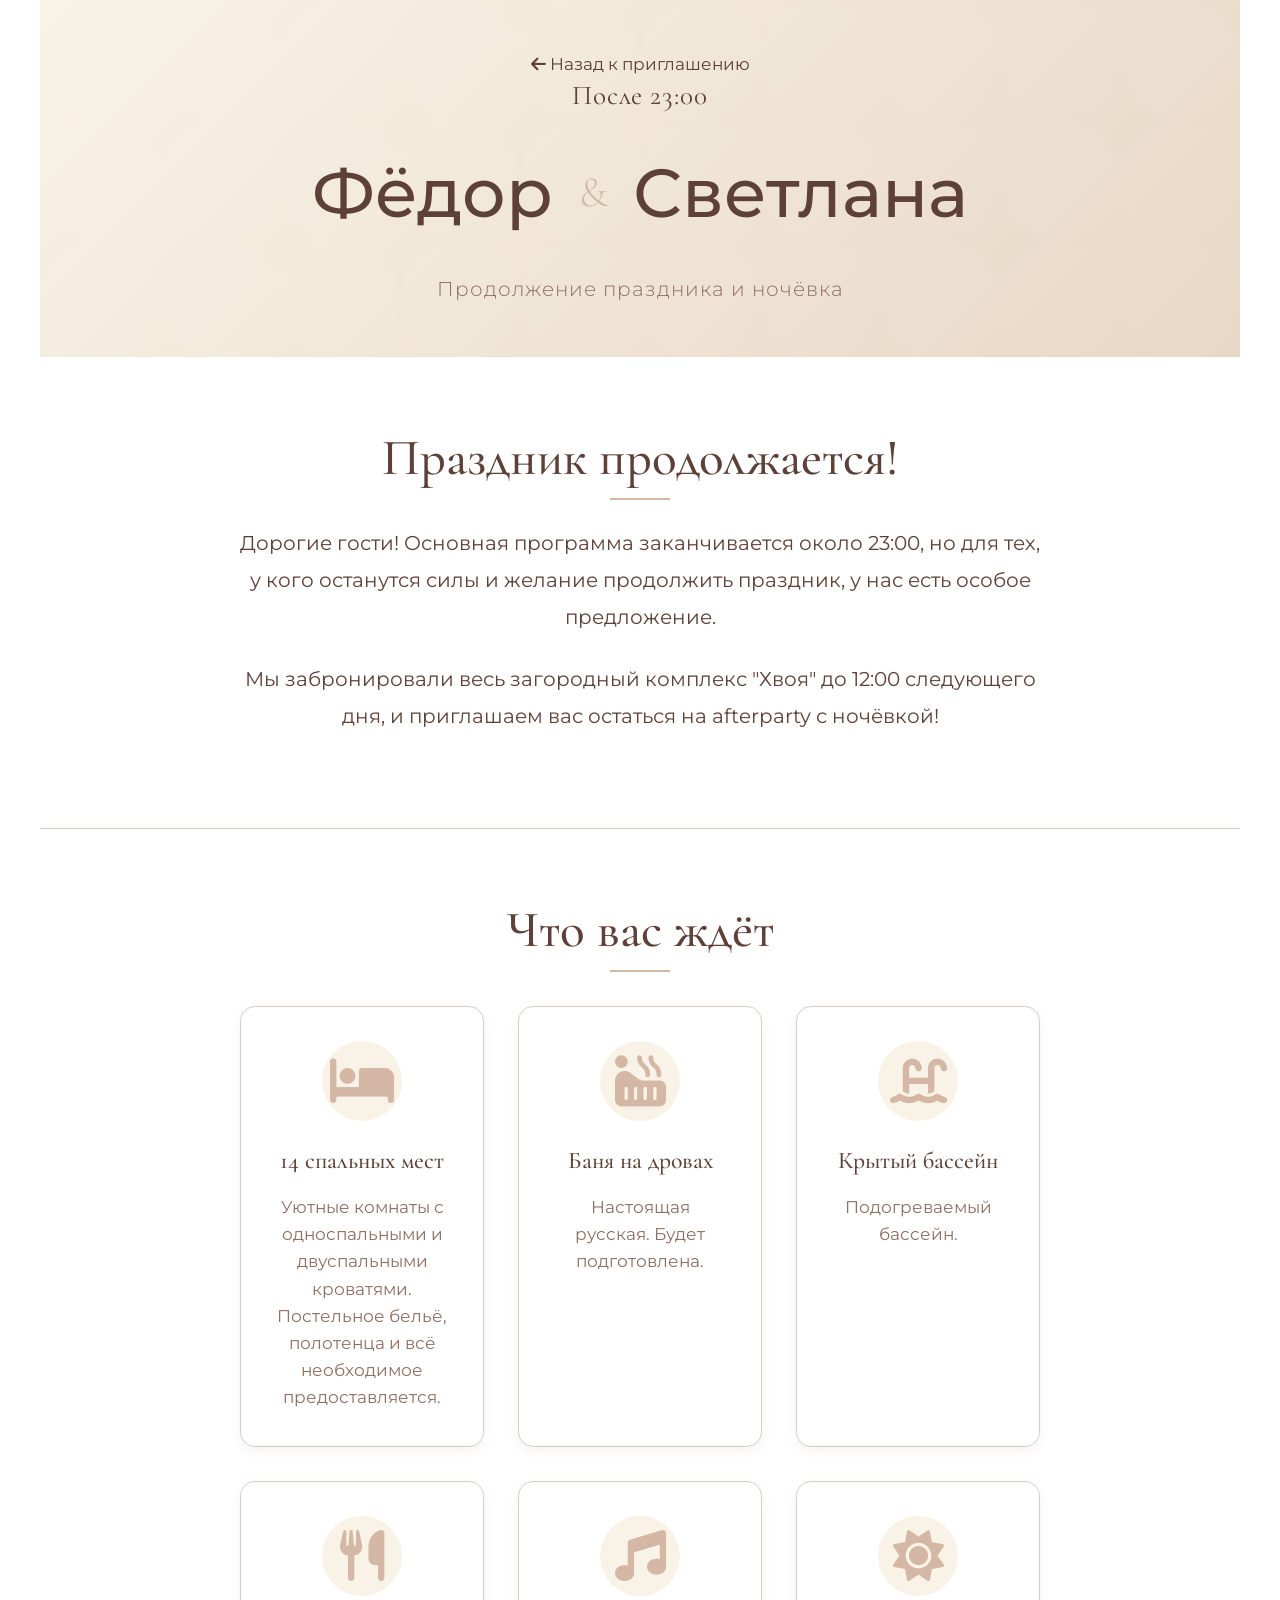
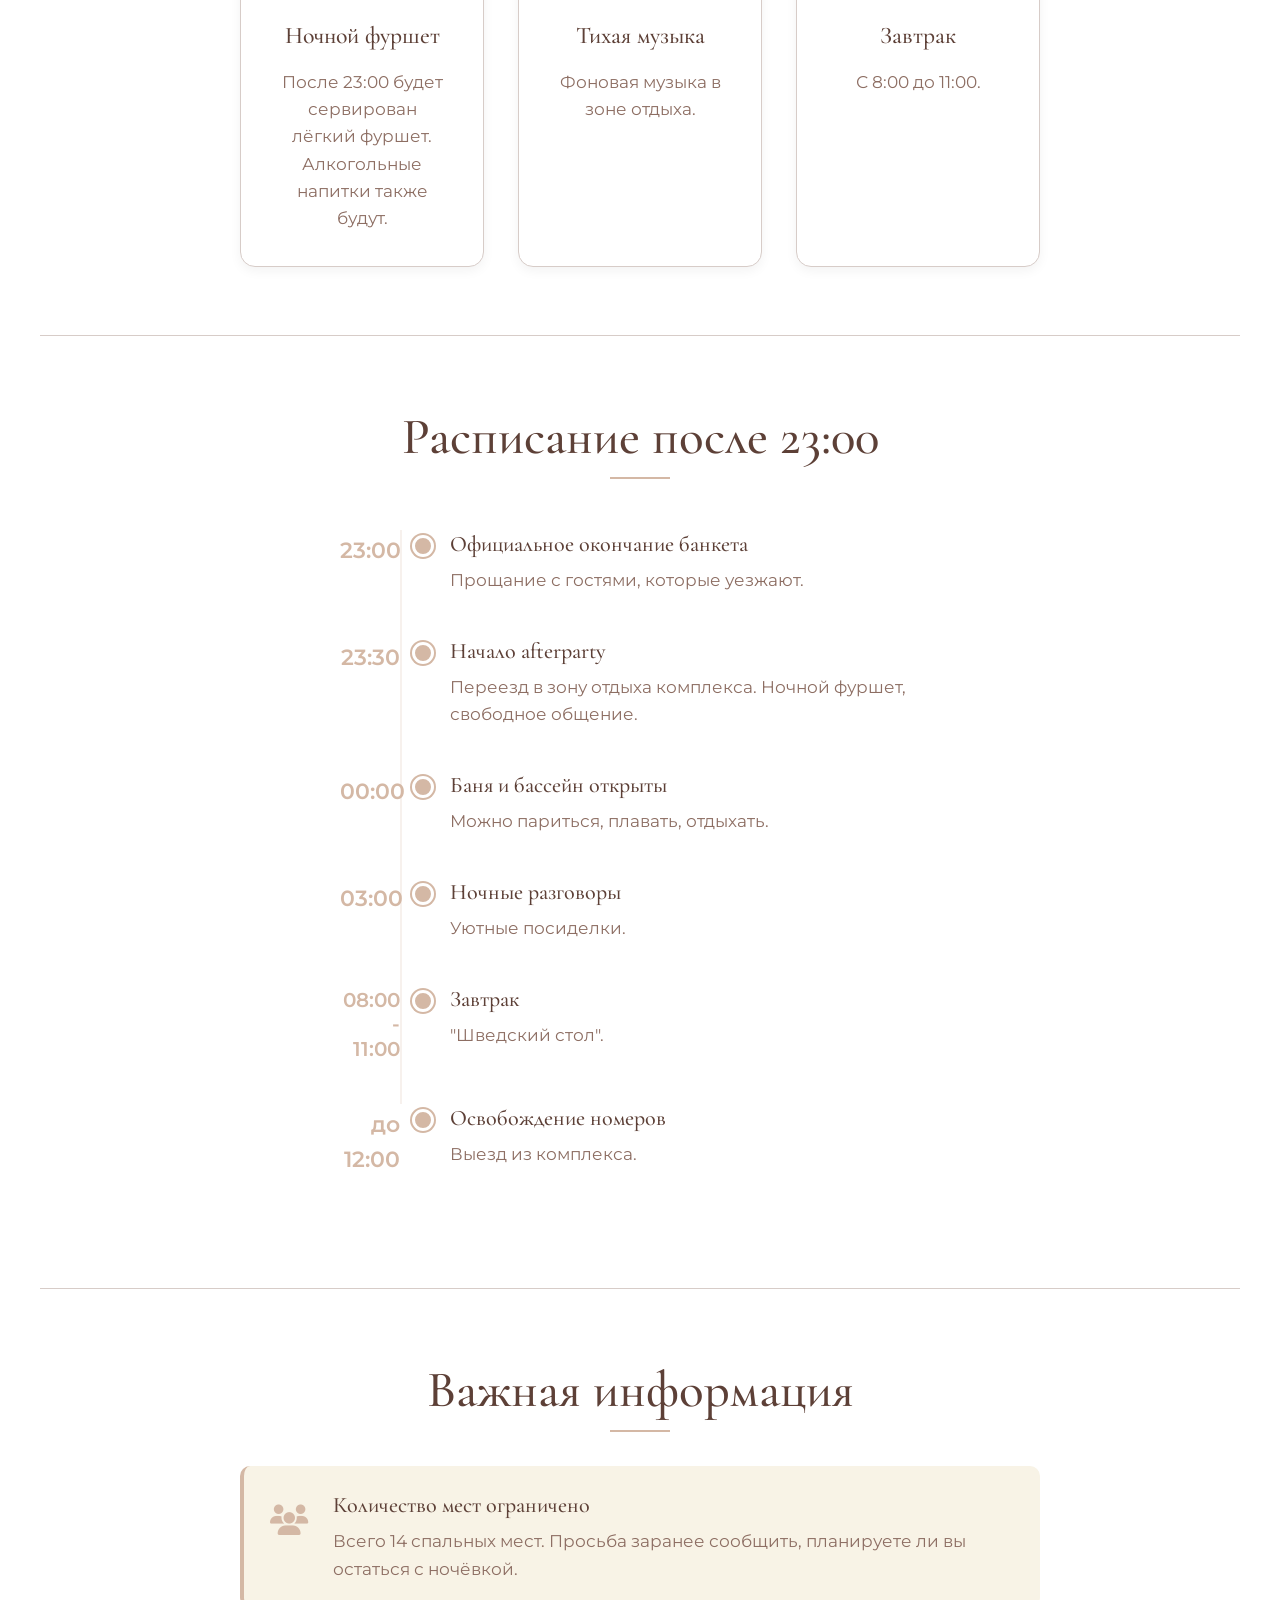
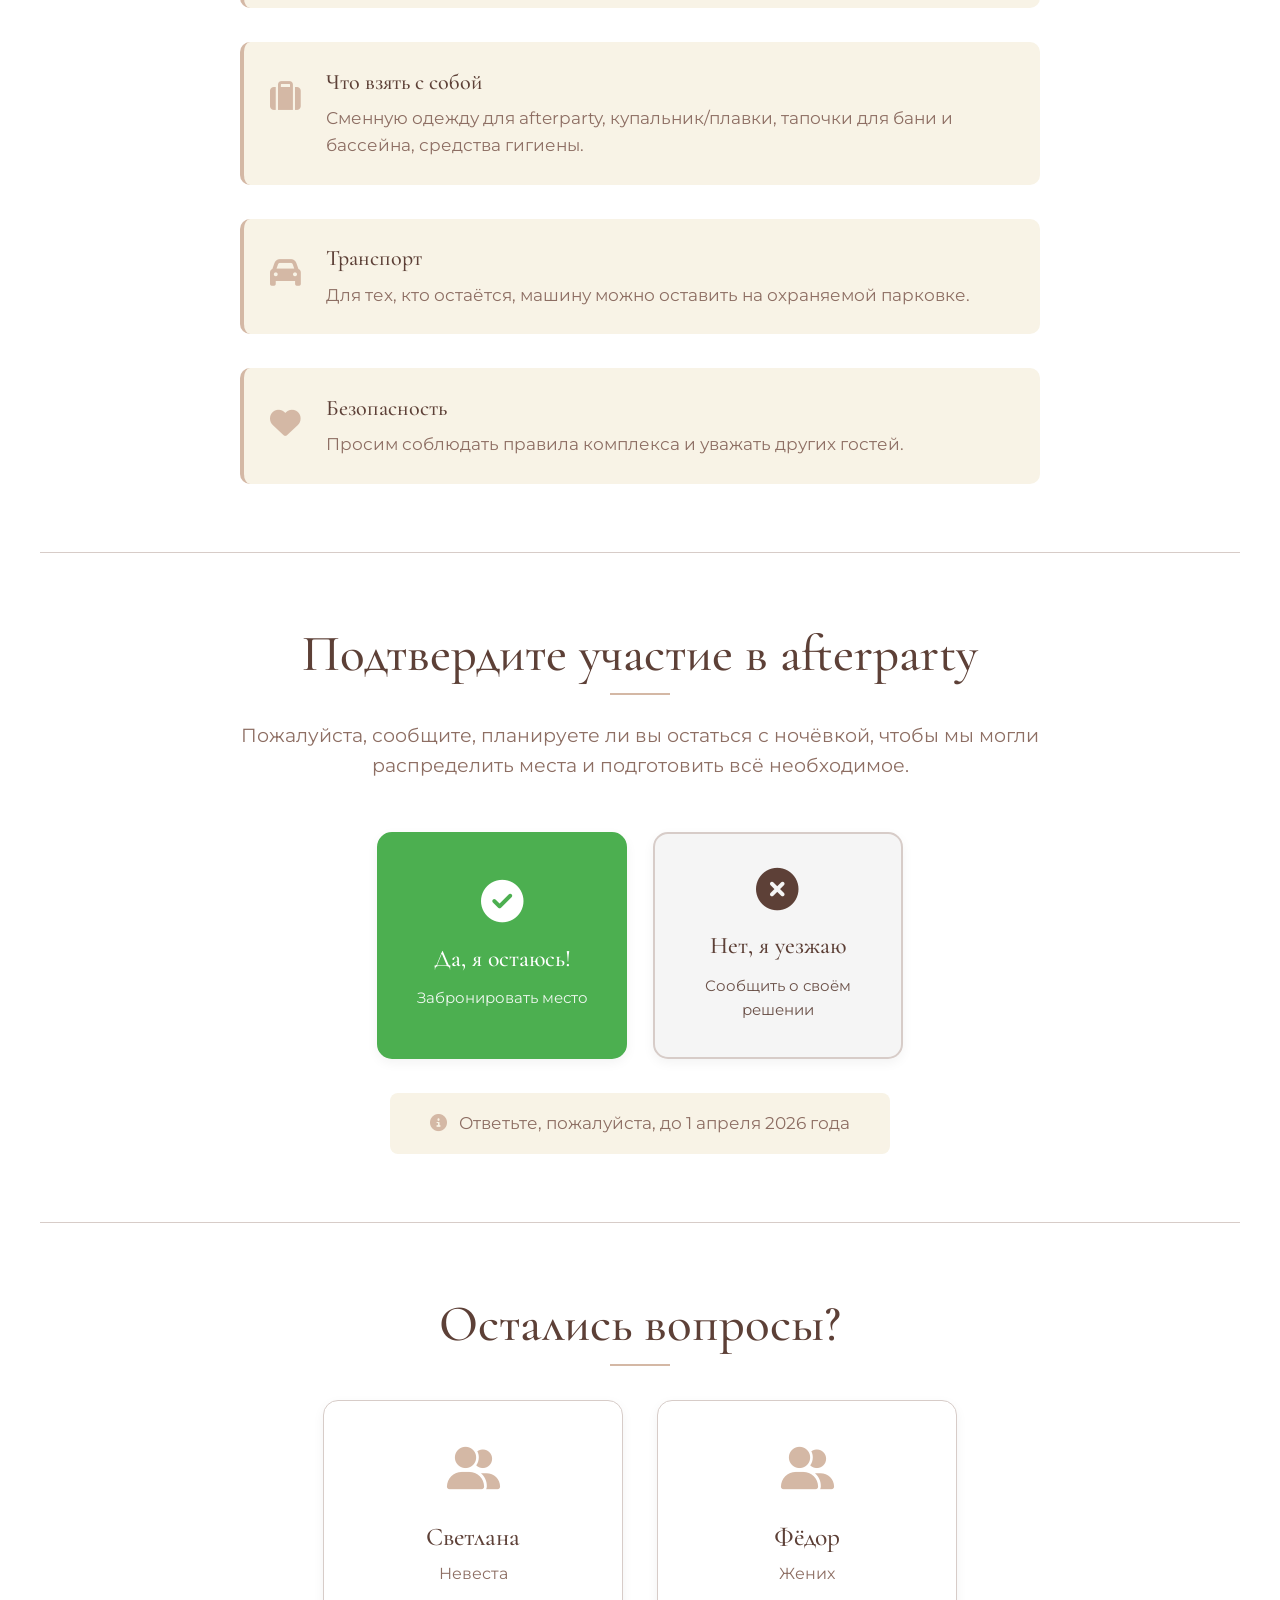
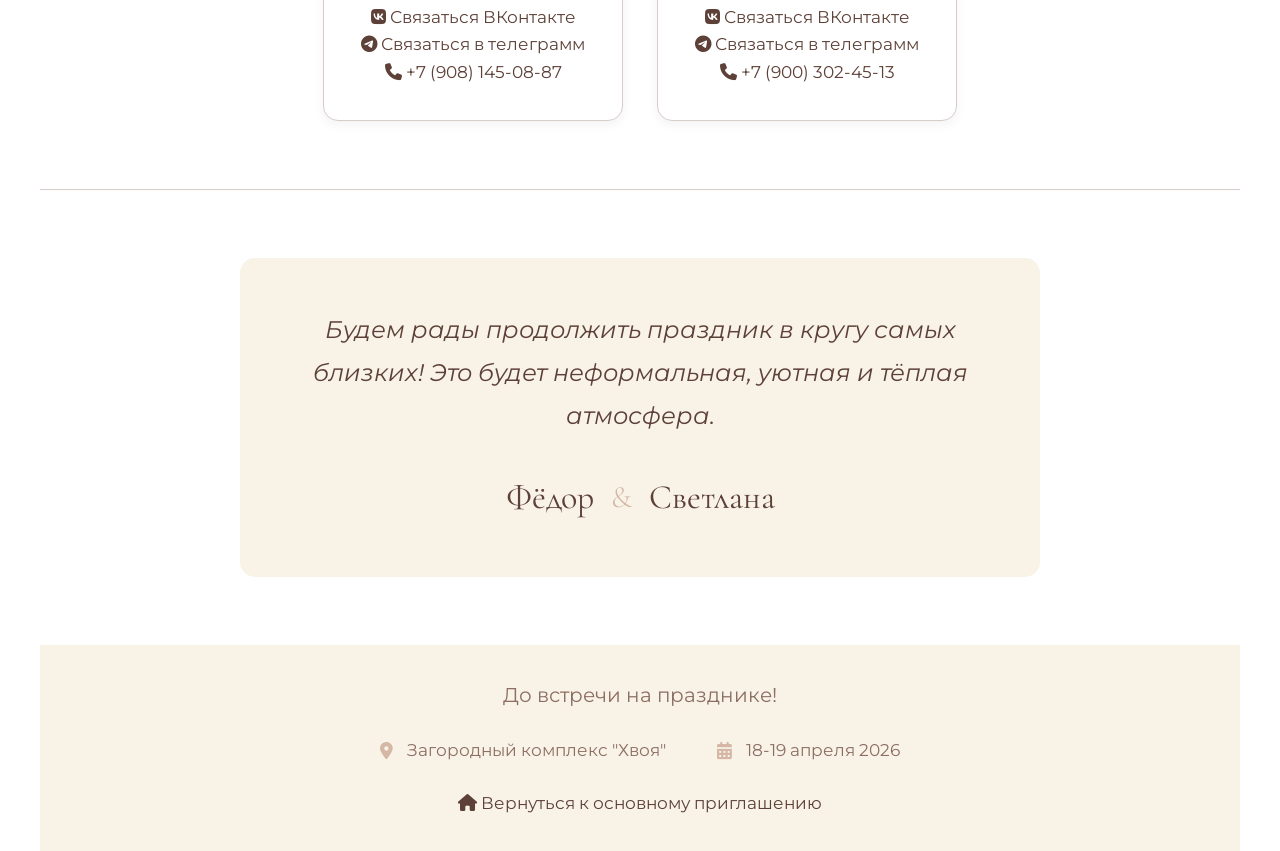
==== afterparty.html @ 6d32d36b "v2.0" ====
<!DOCTYPE html>
<html lang="ru">
<head>
    <meta charset="UTF-8">
    <meta name="viewport" content="width=device-width, initial-scale=1.0">
    <title>Afterparty | Фёдор & Светлана</title>
    <link rel="preconnect" href="https://fonts.googleapis.com">
    <link rel="preconnect" href="https://fonts.gstatic.com" crossorigin>
    <link href="https://fonts.googleapis.com/css2?family=Cormorant+Garamond:wght@300;400;500;600&family=Montserrat:wght@300;400;500&display=swap" rel="stylesheet">
    <link rel="stylesheet" href="style.css">
    <link rel="stylesheet" href="https://cdnjs.cloudflare.com/ajax/libs/font-awesome/6.4.0/css/all.min.css">
</head>
<body>
    <div class="container">
        <!-- Шапка -->
        <header class="header">
            <div class="header__content">
                <a href="index.html" class="header__back-link">
                    <i class="fas fa-arrow-left"></i>
                    <span>Назад к приглашению</span>
                </a>
                <h1 class="header__title">После 23:00</h1>
                <div class="header__names">
                    <span class="header__name">Фёдор</span>
                    <span class="header__ampersand">&</span>
                    <span class="header__name">Светлана</span>
                </div>
                <div class="header__subtitle">Продолжение праздника и ночёвка</div>
            </div>
        </header>

        <main class="main">
            <!-- Основная информация -->
            <section class="section section--intro">
                <div class="section__content">
                    <h2 class="section__title">Праздник продолжается!</h2>
                    <div class="intro-text">
                        <p class="intro-text__paragraph">
                            Дорогие гости! Основная программа заканчивается около 23:00, 
                            но для тех, у кого останутся силы и желание продолжить праздник, 
                            у нас есть особое предложение.
                        </p>
                        <p class="intro-text__paragraph">
                            Мы забронировали весь загородный комплекс "Хвоя" до 12:00 следующего дня, 
                            и приглашаем вас остаться на afterparty с ночёвкой!
                        </p>
                    </div>
                </div>
            </section>

            <!-- Что ждёт гостей -->
            <section class="section section--features">
                <div class="section__content">
                    <h2 class="section__title">Что вас ждёт</h2>
                    
                    <div class="features-grid">
                        <!-- Фича 1 -->
                        <div class="feature-card">
                            <div class="feature-card__icon">
                                <i class="fas fa-bed"></i>
                            </div>
                            <h3 class="feature-card__title">14 спальных мест</h3>
                            <p class="feature-card__text">
                                Уютные комнаты с односпальными и двуспальными кроватями. 
                                Постельное бельё, полотенца и всё необходимое предоставляется.
                            </p>
                        </div>

                        <!-- Фича 2 -->
                        <div class="feature-card">
                            <div class="feature-card__icon">
                                <i class="fas fa-hot-tub"></i>
                            </div>
                            <h3 class="feature-card__title">Баня на дровах</h3>
                            <p class="feature-card__text">
                                Настоящая русская. 
                                Будет подготовлена.
                            </p>
                        </div>

                        <!-- Фича 3 -->
                        <div class="feature-card">
                            <div class="feature-card__icon">
                                <i class="fas fa-swimming-pool"></i>
                            </div>
                            <h3 class="feature-card__title">Крытый бассейн</h3>
                            <p class="feature-card__text">
                                Подогреваемый бассейн.
                            </p>
                        </div>

                        <!-- Фича 4 -->
                        <div class="feature-card">
                            <div class="feature-card__icon">
                                <i class="fas fa-utensils"></i>
                            </div>
                            <h3 class="feature-card__title">Ночной фуршет</h3>
                            <p class="feature-card__text">
                                После 23:00 будет сервирован лёгкий фуршет. Алкогольные напитки также будут.
                            </p>
                        </div>

                        <!-- Фича 5 -->
                        <div class="feature-card">
                            <div class="feature-card__icon">
                                <i class="fas fa-music"></i>
                            </div>
                            <h3 class="feature-card__title">Тихая музыка</h3>
                            <p class="feature-card__text">
                                Фоновая музыка в зоне отдыха.
                            </p>
                        </div>

                        <!-- Фича 6 -->
                        <div class="feature-card">
                            <div class="feature-card__icon">
                                <i class="fas fa-sun"></i>
                            </div>
                            <h3 class="feature-card__title">Завтрак</h3>
                            <p class="feature-card__text">
                                С 8:00 до 11:00.
                            </p>
                        </div>
                    </div>
                </div>
            </section>

            <!-- Расписание afterparty -->
            <section class="section section--schedule">
                <div class="section__content">
                    <h2 class="section__title">Расписание после 23:00</h2>
                    
                    <div class="timeline-simple">
                        <div class="timeline-simple__item">
                            <div class="timeline-simple__time">23:00</div>
                            <div class="timeline-simple__content">
                                <h3 class="timeline-simple__title">Официальное окончание банкета</h3>
                                <p class="timeline-simple__text">
                                    Прощание с гостями, которые уезжают.
                                </p>
                            </div>
                        </div>

                        <div class="timeline-simple__item">
                            <div class="timeline-simple__time">23:30</div>
                            <div class="timeline-simple__content">
                                <h3 class="timeline-simple__title">Начало afterparty</h3>
                                <p class="timeline-simple__text">
                                    Переезд в зону отдыха комплекса. 
                                    Ночной фуршет, свободное общение.
                                </p>
                            </div>
                        </div>

                        <div class="timeline-simple__item">
                            <div class="timeline-simple__time">00:00</div>
                            <div class="timeline-simple__content">
                                <h3 class="timeline-simple__title">Баня и бассейн открыты</h3>
                                <p class="timeline-simple__text">
                                    Можно париться, плавать, отдыхать.
                                </p>
                            </div>
                        </div>

                        <div class="timeline-simple__item">
                            <div class="timeline-simple__time">03:00</div>
                            <div class="timeline-simple__content">
                                <h3 class="timeline-simple__title">Ночные разговоры</h3>
                                <p class="timeline-simple__text">
                                    Уютные посиделки.
                                </p>
                            </div>
                        </div>
                        <div class="timeline-simple__item">
                            <div class="timeline-simple__time timeline-simple__time--interval">08:00 - 11:00</div>
                            <div class="timeline-simple__content">
                                <h3 class="timeline-simple__title">Завтрак</h3>
                                <p class="timeline-simple__text">
                                    "Шведский стол".
                                </p>
                            </div>
                        </div>

                        <div class="timeline-simple__item">
                            <div class="timeline-simple__time">до 12:00</div>
                            <div class="timeline-simple__content">
                                <h3 class="timeline-simple__title">Освобождение номеров</h3>
                                <p class="timeline-simple__text">
                                    Выезд из комплекса.
                                </p>
                            </div>
                        </div>
                 </div>
            </div>
        </section>

            <!-- Правила и условия -->
            <section class="section section--rules">
                <div class="section__content">
                    <h2 class="section__title">Важная информация</h2>
                    
                    <div class="rules-list">
                        <div class="rule-item">
                            <div class="rule-item__icon">
                                <i class="fas fa-users"></i>
                            </div>
                            <div class="rule-item__content">
                                <h3 class="rule-item__title">Количество мест ограничено</h3>
                                <p class="rule-item__text">
                                    Всего 14 спальных мест. Просьба заранее сообщить, 
                                    планируете ли вы остаться с ночёвкой.
                                </p>
                            </div>
                        </div>

                        <div class="rule-item">
                            <div class="rule-item__icon">
                                <i class="fas fa-suitcase"></i>
                            </div>
                            <div class="rule-item__content">
                                <h3 class="rule-item__title">Что взять с собой</h3>
                                <p class="rule-item__text">
                                    Сменную одежду для afterparty, купальник/плавки, 
                                    тапочки для бани и бассейна, средства гигиены.
                                </p>
                            </div>
                        </div>

                        <div class="rule-item">
                            <div class="rule-item__icon">
                                <i class="fas fa-car"></i>
                            </div>
                            <div class="rule-item__content">
                                <h3 class="rule-item__title">Транспорт</h3>
                                <p class="rule-item__text">
                                    Для тех, кто остаётся, машину можно оставить на охраняемой парковке.
                                </p>
                            </div>
                        </div>

                        <div class="rule-item">
                            <div class="rule-item__icon">
                                <i class="fas fa-heart"></i>
                            </div>
                            <div class="rule-item__content">
                                <h3 class="rule-item__title">Безопасность</h3>
                                <p class="rule-item__text">
                                    Просим соблюдать правила комплекса и уважать других гостей.
                                </p>
                            </div>
                        </div>
                    </div>
                </div>
            </section>

            <!-- Форма подтверждения участия -->
            <section class="section section--confirmation">
                <div class="section__content">
                    <h2 class="section__title">Подтвердите участие в afterparty</h2>
                    <p class="section__text">
                        Пожалуйста, сообщите, планируете ли вы остаться с ночёвкой, 
                        чтобы мы могли распределить места и подготовить всё необходимое.
                    </p>
                    
                    <div class="confirmation-options">
                        <a href="https://t.me/anzyatyan" class="confirmation-button confirmation-button--yes" target="_blank">
                            <i class="fas fa-check-circle"></i>
                            <span>Да, я остаюсь!</span>
                            <small>Забронировать место</small>
                        </a>
                        
                        <a href="https://t.me/anzyatyan" class="confirmation-button confirmation-button--no" target="_blank">
                            <i class="fas fa-times-circle"></i>
                            <span>Нет, я уезжаю</span>
                            <small>Сообщить о своём решении</small>
                        </a>
                    </div>
                    
                    <p class="confirmation-note">
                        <i class="fas fa-info-circle"></i>
                        Ответьте, пожалуйста, до 1 апреля 2026 года
                    </p>
                </div>
            </section>

            <!-- Контакты для вопросов -->
            <section class="section section--contacts">
                <div class="section__content">
                    <h2 class="section__title">Остались вопросы?</h2>
                    <div class="contact-info">
                        <div class="contact-person">
                            <div class="contact-person__icon">
                                <i class="fas fa-user-friends"></i>
                            </div>
                            <h3 class="contact-person__name">Светлана</h3>
                            <p class="contact-person__role">Невеста</p>
                            <a href="https://vk.com/anzyatyan">
                                <i class="fab fa-vk"></i>
                                Связаться ВКонтакте
                            </a><br>
                            <a href="https://t.me/anzyatyan">
                                <i class="fab fa-telegram"></i>
                                Связаться в телеграмм
                            </a>
                            <a href="tel:+79081450887">
                                <i class="fas fa-phone"></i>
                                +7 (908) 145-08-87
                            </a>
                        </div>
                        
                        <div class="contact-person">
                            <div class="contact-person__icon">
                                <i class="fas fa-user-friends"></i>
                            </div>
                            <h3 class="contact-person__name">Фёдор</h3>
                            <p class="contact-person__role">Жених</p>
                            <a href="https://vk.com/fedor_yyy">
                                <i class="fab fa-vk"></i>
                                Связаться ВКонтакте
                            </a><br>
                            <a href="https://t.me/fedor28">
                                <i class="fab fa-telegram"></i>
                                Связаться в телеграмм
                            </a>
                            <a href="tel:+79003024513">
                                <i class="fas fa-phone"></i>
                                +7 (900) 302-45-13
                            </a>
                        </div>
                    </div>
                </div>
            </section>

            <!-- Прощальное сообщение -->
            <section class="section section--farewell">
                <div class="section__content">
                    <div class="farewell-message">
                        <p class="farewell-message__text">
                            Будем рады продолжить праздник в кругу самых близких! 
                            Это будет неформальная, уютная и тёплая атмосфера.
                        </p>
                        <div class="farewell-signature">
                            <span class="farewell-signature__name">Фёдор</span>
                            <span class="farewell-signature__ampersand">&</span>
                            <span class="farewell-signature__name">Светлана</span>
                        </div>
                    </div>
                </div>
            </section>
        </main>

        <!-- Подвал -->
        <footer class="footer">
            <div class="footer__content">
                <p class="footer__text">До встречи на празднике!</p>
                <div class="footer__info">
                    <p class="footer__info-item">
                        <i class="fas fa-map-marker-alt"></i>
                        Загородный комплекс "Хвоя"
                    </p>
                    <p class="footer__info-item">
                        <i class="fas fa-calendar-alt"></i>
                        18-19 апреля 2026
                    </p>
                </div>
                <a href="index.html" class="footer__link">
                    <i class="fas fa-home"></i>
                    Вернуться к основному приглашению
                </a>
            </div>
        </footer>
    </div>
</body>
</html>
---- style.css ----
/* Сброс и базовые стили */
* {
    margin: 0;
    padding: 0;
    box-sizing: border-box;
    a {
        text-decoration: none;
        color: var(--text-color);
    }
}

:root {
    --primary-color: #f8f3e6;
    --secondary-color: #e8d7c5;
    --accent-color: #d4b8a5;
    --text-color: #5d4037;
    --text-light: #8d6e63;
    --border-color: #d7ccc8;
    --shadow: 0 4px 12px rgba(0, 0, 0, 0.05);
}

html {
    font-size: 16px;
    scroll-behavior: smooth;
}

body {
    font-family: 'Montserrat', sans-serif;
    color: var(--text-color);
    background-color: #fff;
    line-height: 1.6;
    overflow-x: hidden;
}

.container {
    max-width: 100%;
    margin: 0 auto;
    overflow: hidden;
}

/* Типографика */
h1, h2, h3, h4 {
    font-family: 'Cormorant Garamond', serif;
    font-weight: 500;
    line-height: 1.3;
}

/* Шапка */
.header {
    background: linear-gradient(135deg, var(--primary-color) 0%, var(--secondary-color) 100%);
    padding: 2rem 1rem;
    text-align: center;
    position: relative;
    overflow: hidden;
}

.header::before {
    content: '';
    position: absolute;
    top: 0;
    left: 0;
    right: 0;
    bottom: 0;
    background-image: url('data:image/svg+xml;utf8,<svg xmlns="http://www.w3.org/2000/svg" width="100" height="100" viewBox="0 0 100 100"><path fill="%23ffffff" opacity="0.1" d="M50,0 C77.614,0 100,22.386 100,50 C100,77.614 77.614,100 50,100 C22.386,100 0,77.614 0,50 C0,22.386 22.386,0 50,0 Z M50,20 C63.254,20 74,30.746 74,44 C74,57.254 63.254,68 50,68 C36.746,68 26,57.254 26,44 C26,30.746 36.746,20 50,20 Z"></path></svg>');
    background-size: 120px;
    opacity: 0.3;
}

.header__content {
    position: relative;
    z-index: 1;
}

.header__title {
    font-size: 1.4rem;
    margin-bottom: 1.5rem;
    color: var(--text-color);
    font-weight: 400;
    letter-spacing: 1px;
}

.header__names {
    display: flex;
    justify-content: center;
    align-items: center;
    flex-wrap: wrap;
    margin-bottom: 1.5rem;
    gap: 1rem;
}

.header__name {
    font-size: 2.5rem;
    font-weight: 500;
    color: var(--text-color);
}

.header__ampersand {
    font-size: 2rem;
    font-family: 'Cormorant Garamond', serif;
    font-weight: 300;
    color: var(--accent-color);
    margin: 0 0.5rem;
}

.header__date {
    font-size: 1.4rem;
    color: var(--text-light);
    font-weight: 300;
    letter-spacing: 2px;
}

/* Секции */
.section {
    padding: 3rem 1rem;
    border-bottom: 1px solid var(--border-color);
}

.section:last-of-type {
    border-bottom: none;
}

.section__content {
    max-width: 800px;
    margin: 0 auto;
}

.section__title {
    font-size: 2rem;
    margin-bottom: 1.5rem;
    text-align: center;
    color: var(--text-color);
    position: relative;
    padding-bottom: 0.5rem;
}

.section__title::after {
    content: '';
    position: absolute;
    bottom: 0;
    left: 50%;
    transform: translateX(-50%);
    width: 60px;
    height: 2px;
    background-color: var(--accent-color);
}

.section__text {
    font-size: 1.1rem;
    margin-bottom: 1.5rem;
    color: var(--text-light);
    text-align: center;
}

/* Цветовая палитра */
.color-palette__item {
    width: 50px;
    height: 50px;
    border-radius: 40%;
    border: 2px solid white;
    box-shadow: var(--shadow);
}

/* Детали мероприятия */
.details {
    display: flex;
    flex-direction: column;
    gap: 2rem;
    margin-top: 2rem;
}

.details__item {
    display: flex;
    align-items: flex-start;
    gap: 1.5rem;
}

.details__icon {
    background-color: var(--primary-color);
    width: 60px;
    height: 60px;
    border-radius: 50%;
    display: flex;
    align-items: center;
    justify-content: center;
    flex-shrink: 0;
    color: var(--accent-color);
    font-size: 1.5rem;
}

.details__content {
    flex: 1;
}

.details__title {
    font-size: 1.4rem;
    margin-bottom: 0.5rem;
    color: var(--text-color);
}

.details__text {
    font-size: 1.1rem;
    color: var(--text-light);
    margin-bottom: 0.3rem;
}

.details__address {
    font-size: 1rem;
    color: var(--text-light);
    font-style: italic;
}

.map__button {
    display: inline-flex;
    align-items: center;
    gap: 0.5rem;
    padding: 0.5rem;
    text-decoration: none;
    border-radius: 8px;
    border: none;
    font-family: inherit;
    cursor: pointer;
}

.material-symbols-outlined {
    font-size: 20px;
}

.button__text {
    font-weight: 500;
}

/* Тайминг */
.timeline {
    margin-top: 2rem;
    position: relative;
}

.timeline::before {
    content: '';
    position: absolute;
    left: 30px;
    top: 0;
    bottom: 0;
    width: 2px;
    background-color: var(--accent-color);
    opacity: 0.3;
}

.timeline__item {
    display: flex;
    margin-bottom: 2rem;
    position: relative;
}

.timeline__time {
    width: 60px;
    font-weight: 500;
    color: var(--accent-color);
    font-size: 1.2rem;
    flex-shrink: 0;
    text-align: right;
    padding-right: 1rem;
}

.timeline__content {
    flex: 1;
    padding-left: 1.5rem;
    position: relative;
}

.timeline__content::before {
    content: '';
    position: absolute;
    left: -8px;
    top: 5px;
    width: 16px;
    height: 16px;
    border-radius: 50%;
    background-color: var(--accent-color);
    border: 3px solid white;
    box-shadow: 0 0 0 3px var(--accent-color);
}

.timeline__title {
    font-size: 1.3rem;
    margin-bottom: 0.3rem;
    color: var(--text-color);
}

.timeline__text {
    font-size: 1rem;
    color: var(--text-light);
}

/* Дресс-код */
.dresscode-colors {
    display: flex;
    justify-content: center;
    gap: 0.5rem;
    margin-top: 2rem;
    flex-wrap: wrap;
}

.dresscode-colors__item {
    width: 40px;
    height: 40px;
    border-radius: 8px;
    border: 2px solid white;
    box-shadow: var(--shadow);
}

/* Ссылка на чат */
.chat-link {
    display: inline-flex;
    align-items: center;
    justify-content: center;
    gap: 0.8rem;
    background-color: var(--accent-color);
    color: white;
    text-decoration: none;
    padding: 1rem 2rem;
    border-radius: 50px;
    margin-top: 1.5rem;
    font-weight: 500;
    transition: all 0.3s ease;
    box-shadow: var(--shadow);
}

.chat-link:hover {
    background-color: var(--text-light);
    transform: translateY(-3px);
}

.chat-link {
    background-color: #8d6e63;
    display: flex;
    justify-content: center;
    align-items: center;
}

.chat-link__icon {
    font-size: 1.2rem;
}

/* Обратный отсчет */
.countdown {
    display: flex;
    justify-content: center;
    gap: 1.5rem;
    margin-top: 2rem;
    flex-wrap: wrap;
}

.countdown__item {
    display: flex;
    flex-direction: column;
    align-items: center;
}

.countdown__number {
    font-size: 3rem;
    font-family: 'Cormorant Garamond', serif;
    font-weight: 600;
    color: var(--accent-color);
    line-height: 1;
}

.countdown__label {
    font-size: 1rem;
    color: var(--text-light);
    margin-top: 0.5rem;
    text-transform: uppercase;
    letter-spacing: 1px;
}

/* Прощальное сообщение */
.farewell-text {
    font-size: 1.4rem;
    text-align: center;
    color: var(--text-color);
    font-style: italic;
    margin-bottom: 2rem;
    line-height: 1.8;
}

.signature {
    display: flex;
    justify-content: center;
    align-items: center;
    gap: 1rem;
    font-family: 'Cormorant Garamond', serif;
}

.signature__name {
    font-size: 2.2rem;
    color: var(--text-color);
}

.signature__ampersand {
    font-size: 1.8rem;
    color: var(--accent-color);
    font-weight: 300;
}

/* Подвал */
.footer {
    background-color: var(--primary-color);
    padding: 2rem 1rem;
    text-align: center;
}

.footer__text {
    font-size: 1.2rem;
    color: var(--text-light);
    margin-bottom: 1rem;
}

.footer__date {
    font-size: 1.5rem;
    color: var(--text-color);
    margin-bottom: 1.5rem;
    font-weight: 500;
}

.footer__contact {
    font-size: 1rem;
    color: var(--text-light);
}

/* Адаптивность для планшетов и десктопов */
@media (min-width: 768px) {
    html {
        font-size: 17px;
    }
    
    .header {
        padding: 3rem 1rem;
    }
    
    .header__title {
        font-size: 1.6rem;
    }
    
    .header__name {
        font-size: 3.5rem;
    }
    
    .header__ampersand {
        font-size: 2.5rem;
    }
    
    .header__date {
        font-size: 1.6rem;
    }
    
    .section {
        padding: 4rem 2rem;
    }
    
    .section__title {
        font-size: 2.5rem;
    }
    
    .details {
        flex-direction: row;
        justify-content: space-between;
        flex-wrap: wrap;
    }
    
    .details__item {
        flex-direction: column;
        align-items: center;
        text-align: center;
        flex: 1;
        min-width: 200px;
    }
    
    .color-palette__item, .dresscode-colors__item {
        width: 60px;
        height: 60px;
    }
    
    .timeline::before {
        left: 50%;
        transform: translateX(-50%);
    }
    
    .timeline__item {
        width: 50%;
    }
    
    .timeline__item:nth-child(odd) {
        padding-right: 50px;
        justify-content: flex-end;
    }
    
    .timeline__item:nth-child(even) {
        margin-left: 50%;
        padding-left: 50px;
    }
    
    .timeline__time {
        width: auto;
        position: absolute;
        top: 0;
        color: var(--text-color);
        font-weight: 600;
    }
    
    .timeline__item:nth-child(odd) .timeline__time {
        right: -80px;
        text-align: left;
    }
    
    .timeline__item:nth-child(even) .timeline__time {
        left: -80px;
        text-align: right;
    }
    
    .timeline__content::before {
        left: auto;
        top: 0;
    }
    
    .timeline__item:nth-child(odd) .timeline__content::before {
        right: -8px;
    }
    
    .timeline__item:nth-child(even) .timeline__content::before {
        left: -8px;
    }
    
    .countdown__number {
        font-size: 4rem;
    }
    
    .farewell-text {
        font-size: 1.8rem;
    }
    
    .signature__name {
        font-size: 2.8rem;
    }
    
    .container {
        max-width: 1200px;
    }
}

@media (min-width: 1024px) {
    .header__name {
        font-size: 4rem;
    }
    
    .section__title {
        font-size: 3rem;
    }
    
    .countdown__number {
        font-size: 5rem;
    }
}

/* Стили для страницы afterparty */

/* Подзаголовок в хедере */
.header__subtitle {
    font-size: 1.2rem;
    color: var(--text-light);
    font-weight: 300;
    margin-top: 0.5rem;
    letter-spacing: 1px;
}

/* Вступительный текст */
.intro-text__paragraph {
    font-size: 1.2rem;
    color: var(--text-color);
    margin-bottom: 1.5rem;
    line-height: 1.8;
    text-align: center;
}

/* Сетка возможностей */
.features-grid {
    display: grid;
    grid-template-columns: 1fr;
    gap: 2rem;
    margin-top: 2rem;
}

@media (min-width: 768px) {
    .features-grid {
        grid-template-columns: repeat(2, 1fr);
    }
}

@media (min-width: 1024px) {
    .features-grid {
        grid-template-columns: repeat(3, 1fr);
    }
}

.feature-card {
    background-color: white;
    border-radius: 15px;
    padding: 2rem;
    text-align: center;
    box-shadow: var(--shadow);
    border: 1px solid var(--border-color);
    transition: transform 0.3s ease, box-shadow 0.3s ease;
    height: 100%;
    display: flex;
    flex-direction: column;
    align-items: center;
}

.feature-card:hover {
    transform: translateY(-5px);
    box-shadow: 0 10px 25px rgba(0, 0, 0, 0.1);
}

.feature-card__icon {
    font-size: 3rem;
    color: var(--accent-color);
    margin-bottom: 1.5rem;
    height: 80px;
    width: 80px;
    display: flex;
    align-items: center;
    justify-content: center;
    background-color: var(--primary-color);
    border-radius: 50%;
}

.feature-card__title {
    font-size: 1.4rem;
    color: var(--text-color);
    margin-bottom: 1rem;
    font-family: 'Cormorant Garamond', serif;
}

.feature-card__text {
    color: var(--text-light);
    line-height: 1.6;
    flex-grow: 1;
}

/* Таймлайн для afterparty*/
.timeline-simple {
    margin-top: 3rem;
    max-width: 600px;
    margin-left: auto;
    margin-right: auto;
}

.timeline-simple__item {
    display: flex;
    align-items: flex-start;
    margin-bottom: 2.5rem;
    position: relative;
}

.timeline-simple__item::before {
    content: '';
    position: absolute;
    left: 60px;
    top: 0;
    bottom: -2.5rem;
    width: 2px;
    background-color: var(--accent-color);
    opacity: 0.2;
}

.timeline-simple__item:last-child::before {
    display: none;
}

.timeline-simple__time {
    width: 80px;
    flex-shrink: 0;
    font-size: 1.3rem;
    font-weight: 600;
    color: var(--accent-color);
    text-align: right;
    padding-right: 20px;
    padding-top: 3px;
}

.timeline-simple__content {
    flex: 1;
    padding-left: 30px;
    position: relative;
}

.timeline-simple__content::before {
    content: '';
    position: absolute;
    left: -8px;
    top: 5px;
    width: 16px;
    height: 16px;
    border-radius: 50%;
    background-color: var(--accent-color);
    border: 3px solid white;
    box-shadow: 0 0 0 2px var(--accent-color);
}

.timeline-simple__title {
    font-size: 1.3rem;
    color: var(--text-color);
    margin-bottom: 0.5rem;
    font-family: 'Cormorant Garamond', serif;
    line-height: 1.3;
}

.timeline-simple__text {
    color: var(--text-light);
    line-height: 1.6;
}

/* Для длинных интервалов времени */
.timeline-simple__time--interval {
    font-size: 1.2rem;
    line-height: 1.2;
}

/* Адаптивность */
@media (max-width: 600px) {
    .timeline-simple__item {
        flex-direction: column;
        align-items: flex-start;
    }
    
    .timeline-simple__item::before {
        left: 30px;
        top: 40px;
    }
    
    .timeline-simple__time {
        width: 100%;
        text-align: left;
        padding-right: 0;
        padding-left: 45px;
        margin-bottom: 10px;
        font-size: 1.2rem;
    }
    
    .timeline-simple__content {
        padding-left: 45px;
    }
    
    .timeline-simple__content::before {
        left: 22px;
    }
}

@media (min-width: 601px) and (max-width: 768px) {
    .timeline-simple__time {
        width: 70px;
        font-size: 1.2rem;
    }
}

/* Правила */
.rules-list {
    display: flex;
    flex-direction: column;
    gap: 2rem;
    margin-top: 2rem;
}

.rule-item {
    display: flex;
    align-items: flex-start;
    gap: 1.5rem;
    padding: 1.5rem;
    background-color: var(--primary-color);
    border-radius: 10px;
    border-left: 4px solid var(--accent-color);
}

.rule-item__icon {
    font-size: 1.8rem;
    color: var(--accent-color);
    flex-shrink: 0;
    margin-top: 0.3rem;
}

.rule-item__content {
    flex: 1;
}

.rule-item__title {
    font-size: 1.3rem;
    color: var(--text-color);
    margin-bottom: 0.5rem;
    font-family: 'Cormorant Garamond', serif;
}

.rule-item__text {
    color: var(--text-light);
    line-height: 1.6;
}

/* Кнопки подтверждения */
.confirmation-options {
    display: flex;
    flex-direction: column;
    gap: 1.5rem;
    margin: 3rem 0 2rem;
    max-width: 600px;
    margin-left: auto;
    margin-right: auto;
}

@media (min-width: 768px) {
    .confirmation-options {
        flex-direction: row;
        justify-content: center;
    }
    
    .confirmation-button {
        flex: 1;
        max-width: 250px;
    }
}

.confirmation-button {
    display: flex;
    flex-direction: column;
    align-items: center;
    justify-content: center;
    padding: 2rem;
    border-radius: 15px;
    text-decoration: none;
    text-align: center;
    transition: all 0.3s ease;
    box-shadow: var(--shadow);
}

.confirmation-button--yes {
    background-color: #4CAF50;
    color: white;
    border: 2px solid #4CAF50;
}

.confirmation-button--no {
    background-color: #f5f5f5;
    color: var(--text-color);
    border: 2px solid var(--border-color);
}

.confirmation-button:hover {
    transform: translateY(-3px);
    box-shadow: 0 8px 20px rgba(0, 0, 0, 0.15);
}

.confirmation-button--yes:hover {
    background-color: #3d8b40;
}

.confirmation-button--no:hover {
    background-color: #e0e0e0;
}

.confirmation-button i {
    font-size: 2.5rem;
    margin-bottom: 1rem;
}

.confirmation-button span {
    font-size: 1.4rem;
    font-weight: 500;
    margin-bottom: 0.5rem;
    font-family: 'Cormorant Garamond', serif;
}

.confirmation-button small {
    font-size: 0.9rem;
    opacity: 0.9;
}

.confirmation-note {
    text-align: center;
    color: var(--text-light);
    font-size: 1rem;
    margin-top: 2rem;
    padding: 1rem;
    background-color: var(--primary-color);
    border-radius: 8px;
    max-width: 500px;
    margin-left: auto;
    margin-right: auto;
}

.confirmation-note i {
    color: var(--accent-color);
    margin-right: 0.5rem;
}

/* Контактная информация */
.contact-info {
    display: flex;
    flex-direction: column;
    gap: 2rem;
    margin-top: 2rem;
    justify-content: center;
}

@media (min-width: 768px) {
    .contact-info {
        flex-direction: row;
    }
}

.contact-person {
    flex: 1;
    max-width: 300px;
    text-align: center;
    padding: 2rem;
    background-color: white;
    border-radius: 15px;
    box-shadow: var(--shadow);
    border: 1px solid var(--border-color);
}

.contact-person__icon {
    font-size: 2.5rem;
    color: var(--accent-color);
    margin-bottom: 1rem;
}

.contact-person__name {
    font-size: 1.5rem;
    color: var(--text-color);
    margin-bottom: 0.5rem;
    font-family: 'Cormorant Garamond', serif;
}

.contact-person__role {
    color: var(--text-light);
    margin-bottom: 1rem;
    font-size: 0.95rem;
}

/* Прощальное сообщение */
.farewell-message {
    text-align: center;
    padding: 3rem 2rem;
    background-color: var(--primary-color);
    border-radius: 15px;
    max-width: 800px;
    margin: 0 auto;
}

.farewell-message__text {
    font-size: 1.4rem;
    color: var(--text-color);
    line-height: 1.8;
    margin-bottom: 2rem;
    font-style: italic;
}

.farewell-signature {
    display: flex;
    justify-content: center;
    align-items: center;
    gap: 1rem;
    font-family: 'Cormorant Garamond', serif;
}

.farewell-signature__name {
    font-size: 2rem;
    color: var(--text-color);
}

.farewell-signature__ampersand {
    font-size: 1.8rem;
    color: var(--accent-color);
    font-weight: 300;
}

/* Футер */
.footer__info {
    display: flex;
    flex-direction: column;
    gap: 0.5rem;
    margin: 1.5rem 0;
}

@media (min-width: 768px) {
    .footer__info {
        flex-direction: row;
        justify-content: center;
        gap: 3rem;
    }
}

.footer__info-item {
    display: flex;
    align-items: center;
    gap: 0.8rem;
    color: var(--text-light);
}

.footer__info-item i {
    color: var(--accent-color);
}
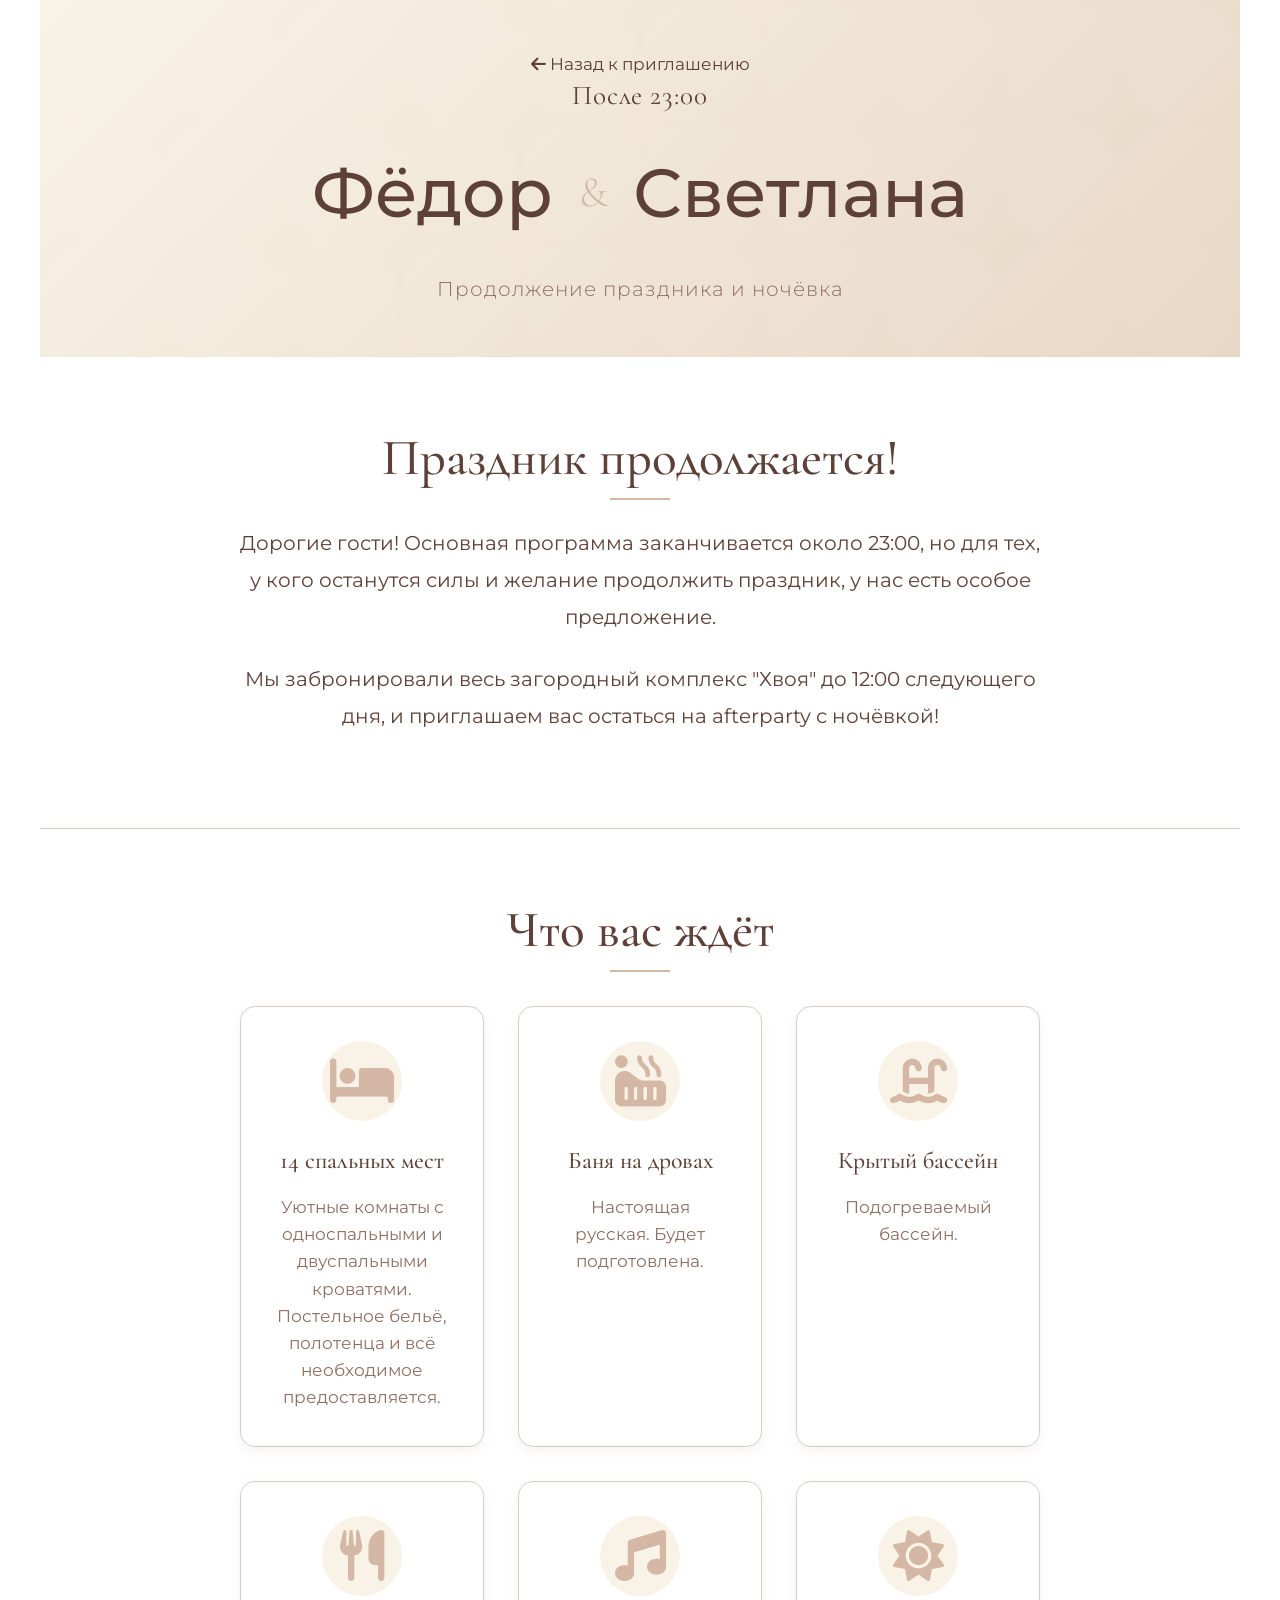
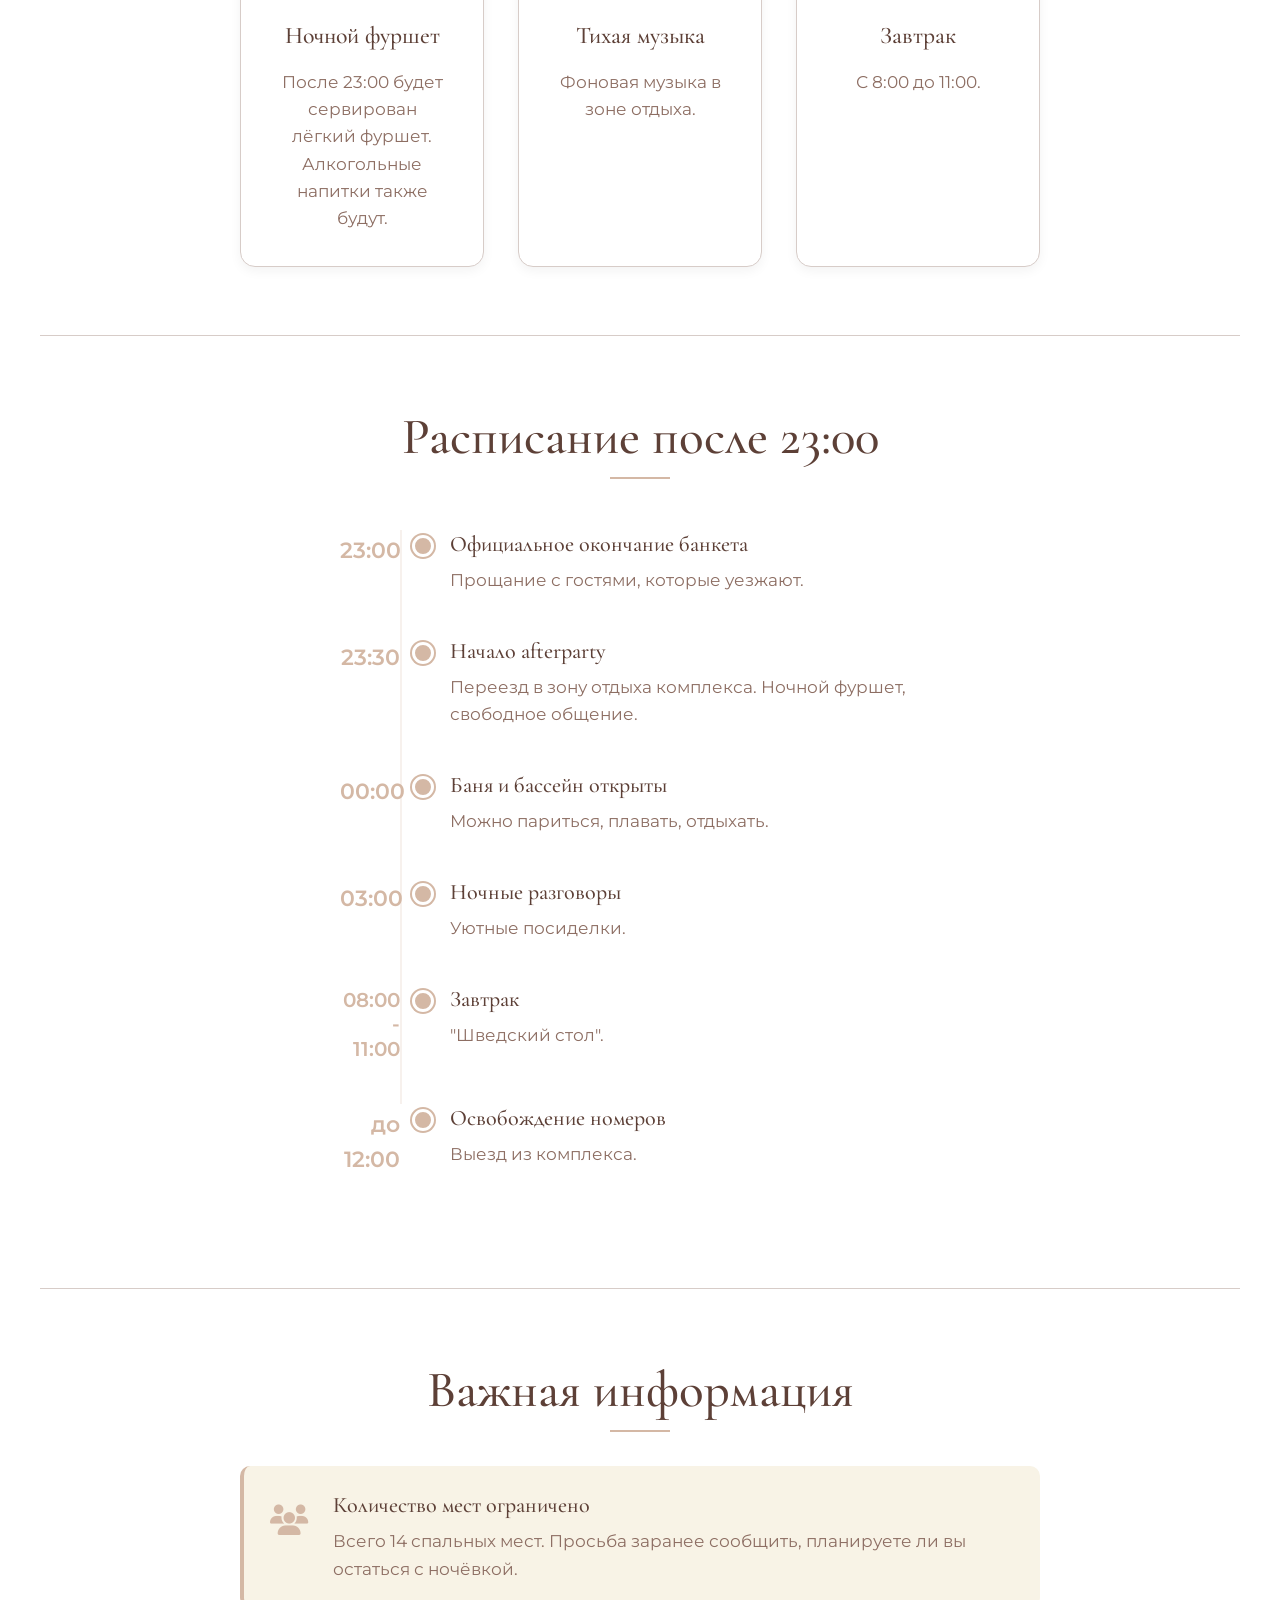
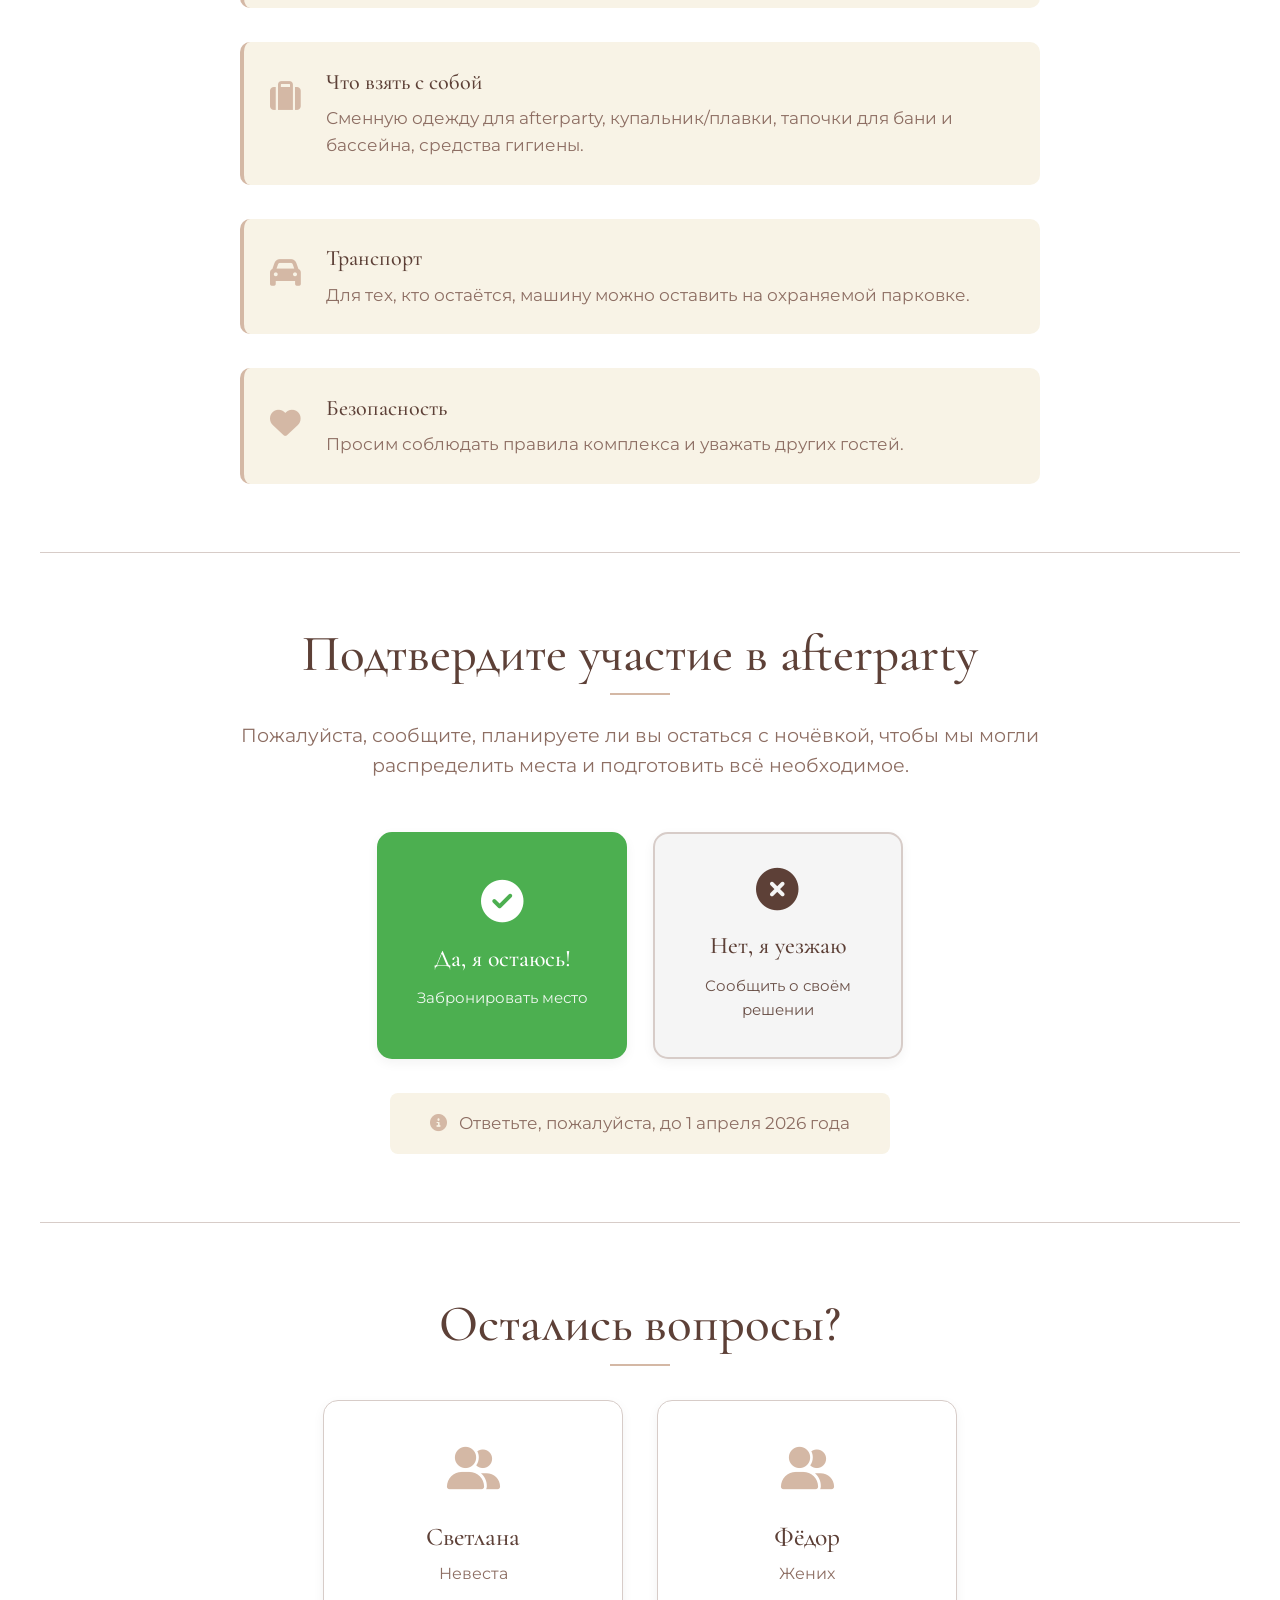
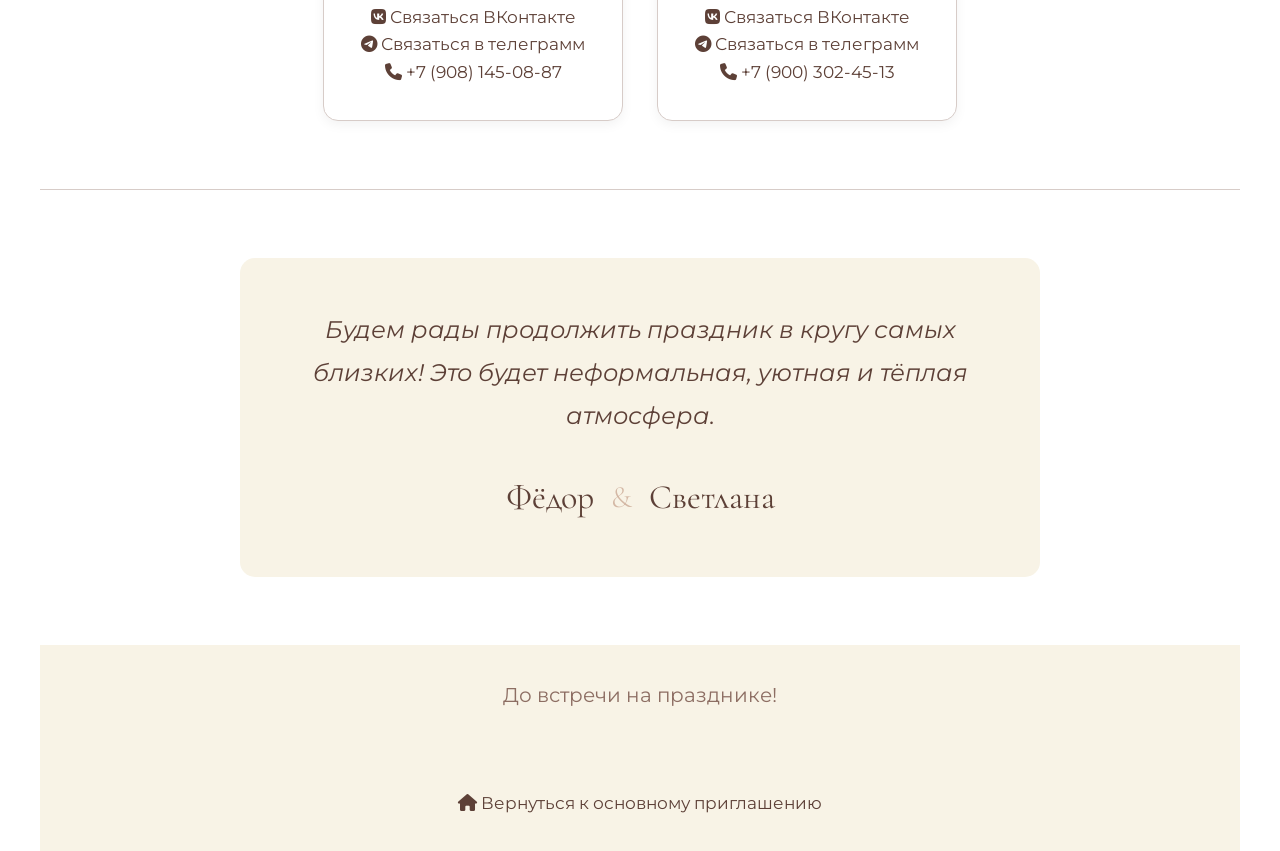
==== commit 14709ab7: "v2.2" ====
--- a/afterparty.html
+++ b/afterparty.html
@@ -19,13 +19,13 @@
                     <i class="fas fa-arrow-left"></i>
                     <span>Назад к приглашению</span>
                 </a>
-                <h1 class="header__title">После 23:00</h1>
-                <div class="header__names">
+                <h1 class="header__title reveal">После 23:00</h1>
+                <div class="header__names reveal">
                     <span class="header__name">Фёдор</span>
                     <span class="header__ampersand">&</span>
                     <span class="header__name">Светлана</span>
                 </div>
-                <div class="header__subtitle">Продолжение праздника и ночёвка</div>
+                <div class="header__subtitle reveal">Продолжение праздника и ночёвка</div>
             </div>
         </header>
 
@@ -33,8 +33,8 @@
             <!-- Основная информация -->
             <section class="section section--intro">
                 <div class="section__content">
-                    <h2 class="section__title">Праздник продолжается!</h2>
-                    <div class="intro-text">
+                    <h2 class="section__title reveal">Праздник продолжается!</h2>
+                    <div class="intro-text reveal">
                         <p class="intro-text__paragraph">
                             Дорогие гости! Основная программа заканчивается около 23:00, 
                             но для тех, у кого останутся силы и желание продолжить праздник, 
@@ -51,11 +51,11 @@
             <!-- Что ждёт гостей -->
             <section class="section section--features">
                 <div class="section__content">
-                    <h2 class="section__title">Что вас ждёт</h2>
+                    <h2 class="section__title reveal">Что вас ждёт</h2>
                     
                     <div class="features-grid">
                         <!-- Фича 1 -->
-                        <div class="feature-card">
+                        <div class="feature-card reveal">
                             <div class="feature-card__icon">
                                 <i class="fas fa-bed"></i>
                             </div>
@@ -67,7 +67,7 @@
                         </div>
 
                         <!-- Фича 2 -->
-                        <div class="feature-card">
+                        <div class="feature-card reveal">
                             <div class="feature-card__icon">
                                 <i class="fas fa-hot-tub"></i>
                             </div>
@@ -79,7 +79,7 @@
                         </div>
 
                         <!-- Фича 3 -->
-                        <div class="feature-card">
+                        <div class="feature-card reveal">
                             <div class="feature-card__icon">
                                 <i class="fas fa-swimming-pool"></i>
                             </div>
@@ -90,7 +90,7 @@
                         </div>
 
                         <!-- Фича 4 -->
-                        <div class="feature-card">
+                        <div class="feature-card reveal">
                             <div class="feature-card__icon">
                                 <i class="fas fa-utensils"></i>
                             </div>
@@ -101,7 +101,7 @@
                         </div>
 
                         <!-- Фича 5 -->
-                        <div class="feature-card">
+                        <div class="feature-card reveal">
                             <div class="feature-card__icon">
                                 <i class="fas fa-music"></i>
                             </div>
@@ -112,7 +112,7 @@
                         </div>
 
                         <!-- Фича 6 -->
-                        <div class="feature-card">
+                        <div class="feature-card reveal">
                             <div class="feature-card__icon">
                                 <i class="fas fa-sun"></i>
                             </div>
@@ -128,9 +128,9 @@
             <!-- Расписание afterparty -->
             <section class="section section--schedule">
                 <div class="section__content">
-                    <h2 class="section__title">Расписание после 23:00</h2>
-                    
-                    <div class="timeline-simple">
+                    <h2 class="section__title reveal">Расписание после 23:00</h2>
+                    
+                    <div class="timeline-simple reveal">
                         <div class="timeline-simple__item">
                             <div class="timeline-simple__time">23:00</div>
                             <div class="timeline-simple__content">
@@ -194,12 +194,12 @@
             </div>
         </section>
 
-            <!-- Правила и условия -->
+            <!-- Важная информация -->
             <section class="section section--rules">
                 <div class="section__content">
-                    <h2 class="section__title">Важная информация</h2>
-                    
-                    <div class="rules-list">
+                    <h2 class="section__title reveal">Важная информация</h2>
+                    
+                    <div class="rules-list reveal">
                         <div class="rule-item">
                             <div class="rule-item__icon">
                                 <i class="fas fa-users"></i>
@@ -256,13 +256,13 @@
             <!-- Форма подтверждения участия -->
             <section class="section section--confirmation">
                 <div class="section__content">
-                    <h2 class="section__title">Подтвердите участие в afterparty</h2>
-                    <p class="section__text">
+                    <h2 class="section__title reveal">Подтвердите участие в afterparty</h2>
+                    <p class="section__text reveal">
                         Пожалуйста, сообщите, планируете ли вы остаться с ночёвкой, 
                         чтобы мы могли распределить места и подготовить всё необходимое.
                     </p>
                     
-                    <div class="confirmation-options">
+                    <div class="confirmation-options reveal">
                         <a href="https://t.me/anzyatyan" class="confirmation-button confirmation-button--yes" target="_blank">
                             <i class="fas fa-check-circle"></i>
                             <span>Да, я остаюсь!</span>
@@ -276,7 +276,7 @@
                         </a>
                     </div>
                     
-                    <p class="confirmation-note">
+                    <p class="confirmation-note reveal">
                         <i class="fas fa-info-circle"></i>
                         Ответьте, пожалуйста, до 1 апреля 2026 года
                     </p>
@@ -286,8 +286,8 @@
             <!-- Контакты для вопросов -->
             <section class="section section--contacts">
                 <div class="section__content">
-                    <h2 class="section__title">Остались вопросы?</h2>
-                    <div class="contact-info">
+                    <h2 class="section__title reveal">Остались вопросы?</h2>
+                    <div class="contact-info reveal">
                         <div class="contact-person">
                             <div class="contact-person__icon">
                                 <i class="fas fa-user-friends"></i>
@@ -301,7 +301,7 @@
                             <a href="https://t.me/anzyatyan">
                                 <i class="fab fa-telegram"></i>
                                 Связаться в телеграмм
-                            </a>
+                            </a><br>
                             <a href="tel:+79081450887">
                                 <i class="fas fa-phone"></i>
                                 +7 (908) 145-08-87
@@ -321,7 +321,7 @@
                             <a href="https://t.me/fedor28">
                                 <i class="fab fa-telegram"></i>
                                 Связаться в телеграмм
-                            </a>
+                            </a><br>
                             <a href="tel:+79003024513">
                                 <i class="fas fa-phone"></i>
                                 +7 (900) 302-45-13
@@ -334,8 +334,8 @@
             <!-- Прощальное сообщение -->
             <section class="section section--farewell">
                 <div class="section__content">
-                    <div class="farewell-message">
-                        <p class="farewell-message__text">
+                    <div class="farewell-message reveal">
+                        <p class="farewell-message__text reveal">
                             Будем рады продолжить праздник в кругу самых близких! 
                             Это будет неформальная, уютная и тёплая атмосфера.
                         </p>
@@ -352,8 +352,8 @@
         <!-- Подвал -->
         <footer class="footer">
             <div class="footer__content">
-                <p class="footer__text">До встречи на празднике!</p>
-                <div class="footer__info">
+                <p class="footer__text reveal">До встречи на празднике!</p>
+                <div class="footer__info reveal">
                     <p class="footer__info-item">
                         <i class="fas fa-map-marker-alt"></i>
                         Загородный комплекс "Хвоя"
@@ -370,5 +370,6 @@
             </div>
         </footer>
     </div>
+    <script src="script.js"></script>
 </body>
 </html>
--- a/style.css
+++ b/style.css
@@ -902,10 +902,9 @@
 /* Контактная информация */
 .contact-info {
     display: flex;
-    flex-direction: column;
+    justify-content: center;
     gap: 2rem;
     margin-top: 2rem;
-    justify-content: center;
 }
 
 @media (min-width: 768px) {
@@ -1006,4 +1005,16 @@
 
 .footer__info-item i {
     color: var(--accent-color);
+}
+
+/* Плавное появление */
+.reveal {
+    opacity: 0;
+    transform: translateY(30px);
+    transition: 1s ease;
+}
+
+.reveal.active {
+    opacity: 1;
+    transform: translateY(0);
 }
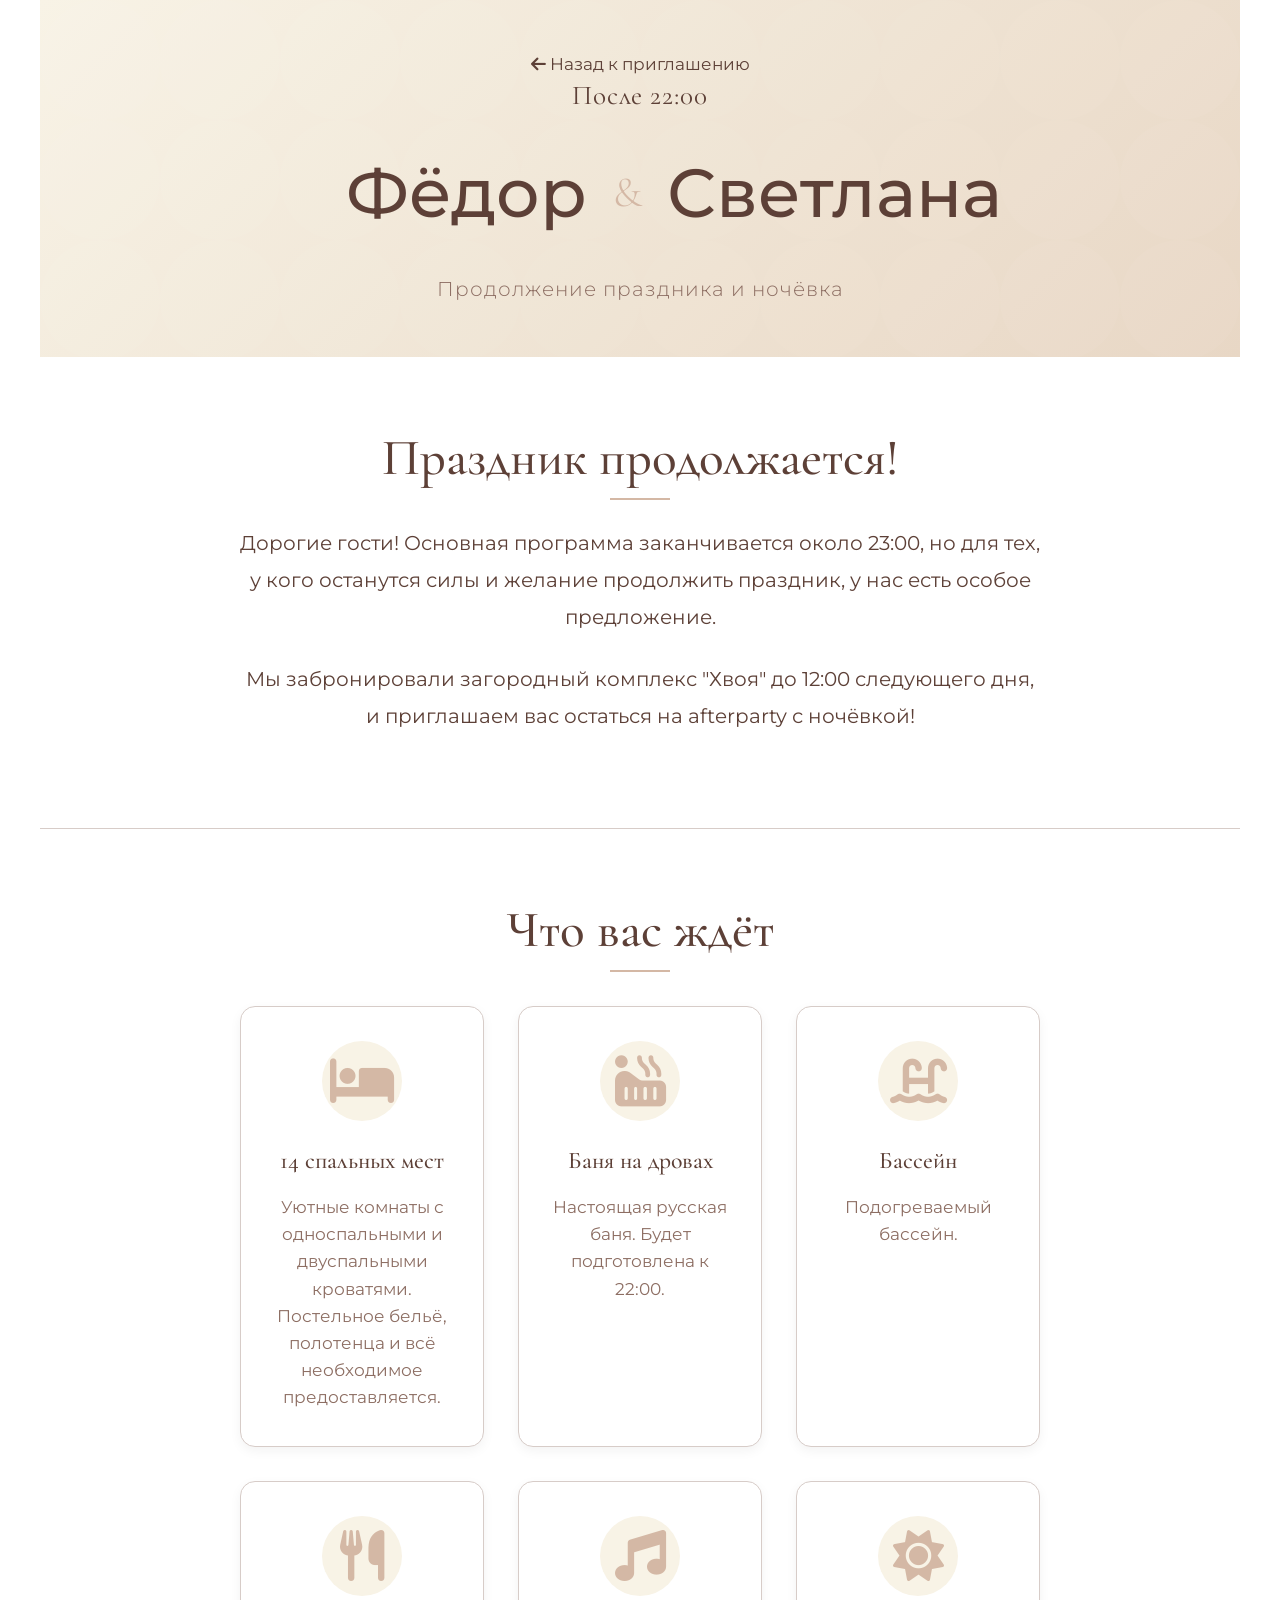
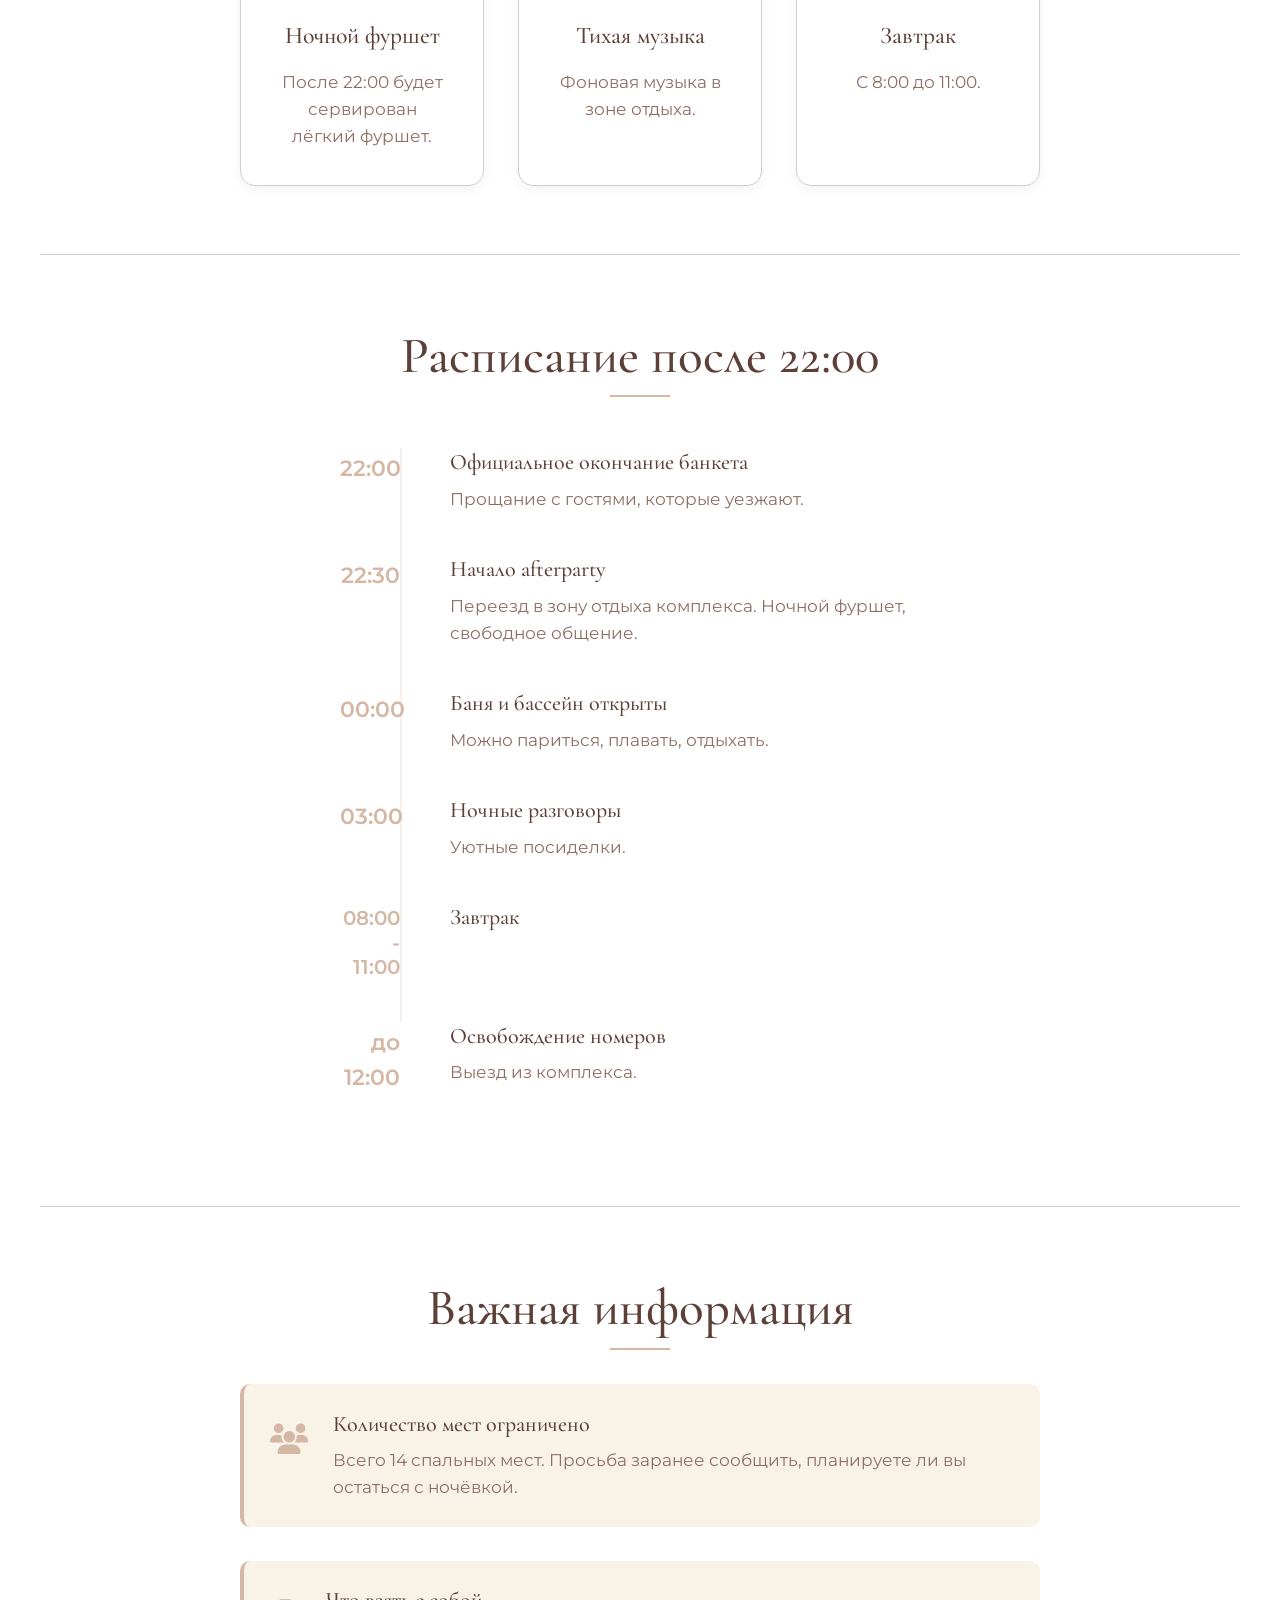
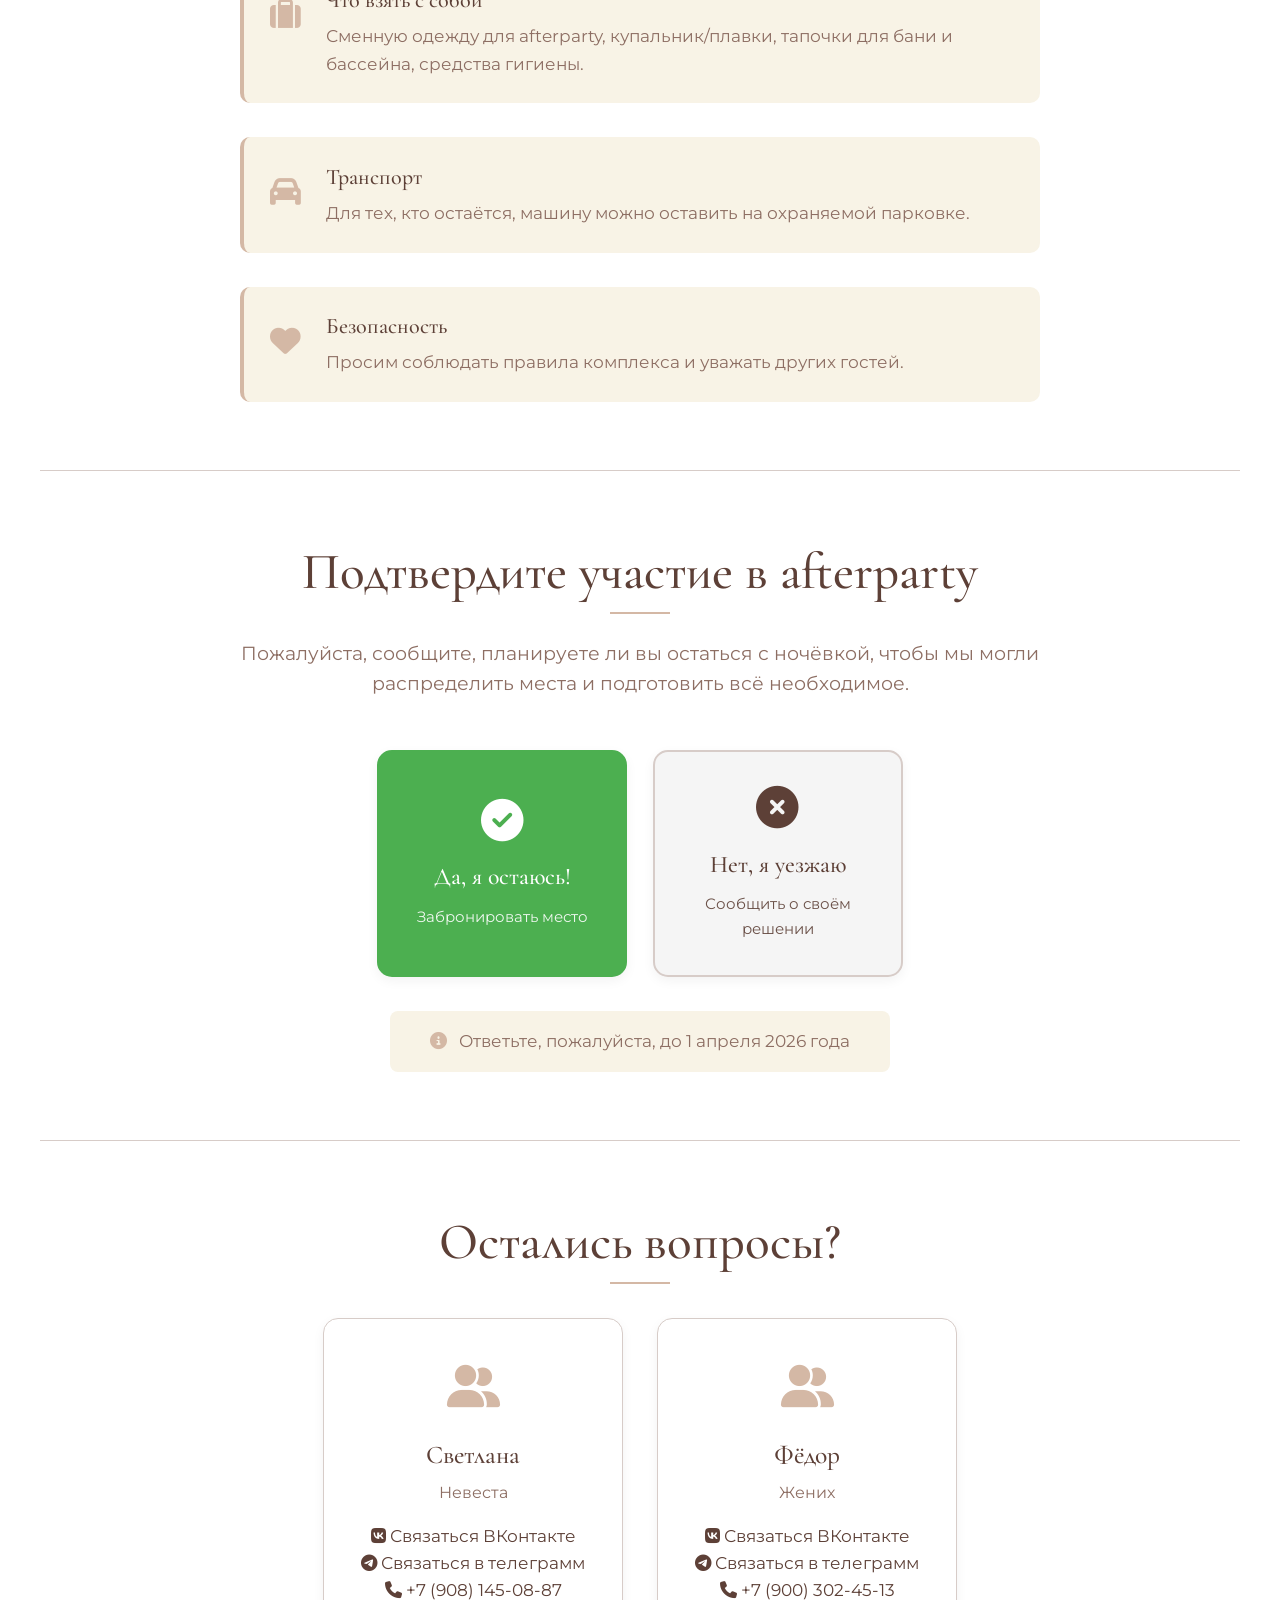
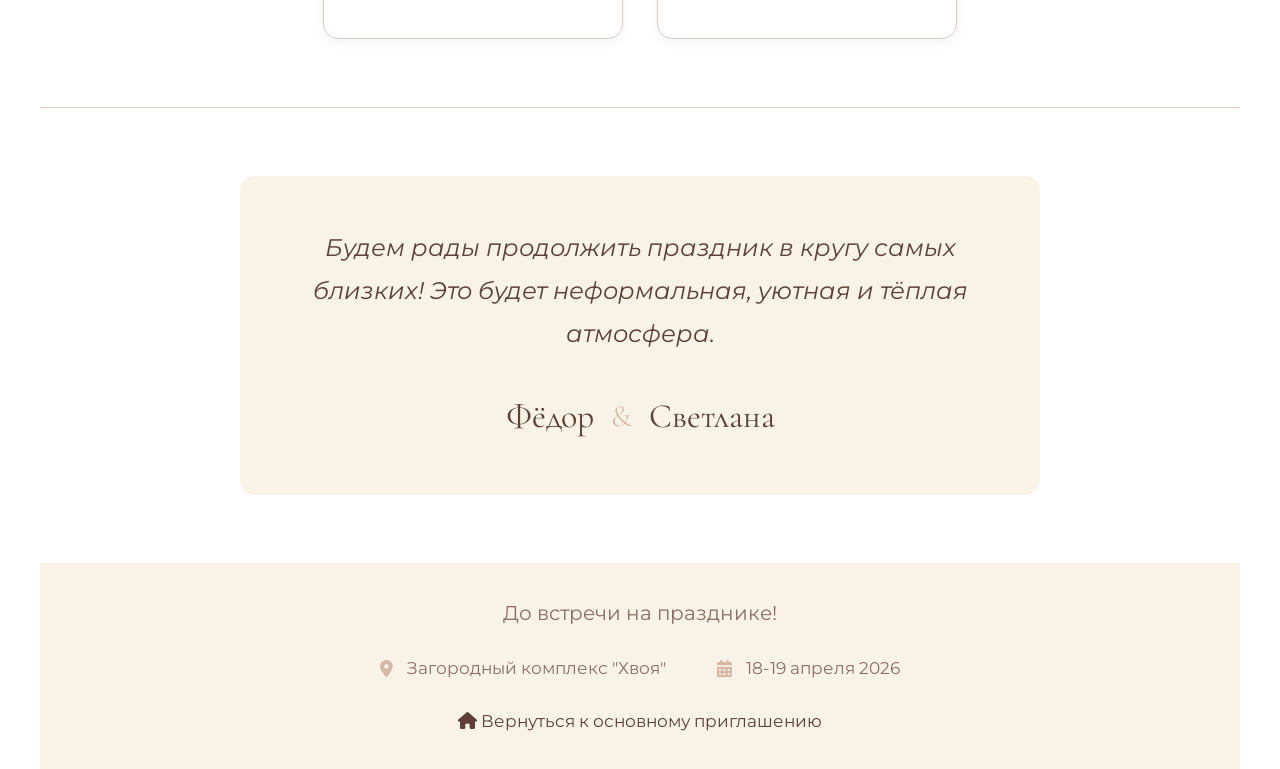
==== commit 4c9f25ed: "v2.3" ====
--- a/afterparty.html
+++ b/afterparty.html
@@ -19,9 +19,9 @@
                     <i class="fas fa-arrow-left"></i>
                     <span>Назад к приглашению</span>
                 </a>
-                <h1 class="header__title reveal">После 23:00</h1>
+                <h1 class="header__title reveal">После 22:00</h1>
                 <div class="header__names reveal">
-                    <span class="header__name">Фёдор</span>
+                    <span class="header__name groom">Фёдор</span>
                     <span class="header__ampersand">&</span>
                     <span class="header__name">Светлана</span>
                 </div>
@@ -41,7 +41,7 @@
                             у нас есть особое предложение.
                         </p>
                         <p class="intro-text__paragraph">
-                            Мы забронировали весь загородный комплекс "Хвоя" до 12:00 следующего дня, 
+                            Мы забронировали загородный комплекс "Хвоя" до 12:00 следующего дня, 
                             и приглашаем вас остаться на afterparty с ночёвкой!
                         </p>
                     </div>
@@ -73,8 +73,8 @@
                             </div>
                             <h3 class="feature-card__title">Баня на дровах</h3>
                             <p class="feature-card__text">
-                                Настоящая русская. 
-                                Будет подготовлена.
+                                Настоящая русская баня. 
+                                Будет подготовлена к 22:00.
                             </p>
                         </div>
 
@@ -83,7 +83,7 @@
                             <div class="feature-card__icon">
                                 <i class="fas fa-swimming-pool"></i>
                             </div>
-                            <h3 class="feature-card__title">Крытый бассейн</h3>
+                            <h3 class="feature-card__title">Бассейн</h3>
                             <p class="feature-card__text">
                                 Подогреваемый бассейн.
                             </p>
@@ -96,7 +96,7 @@
                             </div>
                             <h3 class="feature-card__title">Ночной фуршет</h3>
                             <p class="feature-card__text">
-                                После 23:00 будет сервирован лёгкий фуршет. Алкогольные напитки также будут.
+                                После 22:00 будет сервирован лёгкий фуршет.
                             </p>
                         </div>
 
@@ -128,11 +128,11 @@
             <!-- Расписание afterparty -->
             <section class="section section--schedule">
                 <div class="section__content">
-                    <h2 class="section__title reveal">Расписание после 23:00</h2>
+                    <h2 class="section__title reveal">Расписание после 22:00</h2>
                     
                     <div class="timeline-simple reveal">
                         <div class="timeline-simple__item">
-                            <div class="timeline-simple__time">23:00</div>
+                            <div class="timeline-simple__time">22:00</div>
                             <div class="timeline-simple__content">
                                 <h3 class="timeline-simple__title">Официальное окончание банкета</h3>
                                 <p class="timeline-simple__text">
@@ -142,7 +142,7 @@
                         </div>
 
                         <div class="timeline-simple__item">
-                            <div class="timeline-simple__time">23:30</div>
+                            <div class="timeline-simple__time">22:30</div>
                             <div class="timeline-simple__content">
                                 <h3 class="timeline-simple__title">Начало afterparty</h3>
                                 <p class="timeline-simple__text">
@@ -175,9 +175,6 @@
                             <div class="timeline-simple__time timeline-simple__time--interval">08:00 - 11:00</div>
                             <div class="timeline-simple__content">
                                 <h3 class="timeline-simple__title">Завтрак</h3>
-                                <p class="timeline-simple__text">
-                                    "Шведский стол".
-                                </p>
                             </div>
                         </div>
 
@@ -353,7 +350,7 @@
         <footer class="footer">
             <div class="footer__content">
                 <p class="footer__text reveal">До встречи на празднике!</p>
-                <div class="footer__info reveal">
+                <div class="footer__info">
                     <p class="footer__info-item">
                         <i class="fas fa-map-marker-alt"></i>
                         Загородный комплекс "Хвоя"
--- a/style.css
+++ b/style.css
@@ -92,6 +92,10 @@
     font-size: 2.5rem;
     font-weight: 500;
     color: var(--text-color);
+}
+
+.groom {
+    padding-left: 4rem;
 }
 
 .header__ampersand {
@@ -693,7 +697,7 @@
     position: relative;
 }
 
-.timeline-simple__content::before {
+/* .timeline-simple__content::before {
     content: '';
     position: absolute;
     left: -8px;
@@ -704,7 +708,7 @@
     background-color: var(--accent-color);
     border: 3px solid white;
     box-shadow: 0 0 0 2px var(--accent-color);
-}
+} */
 
 .timeline-simple__title {
     font-size: 1.3rem;
@@ -750,9 +754,9 @@
         padding-left: 45px;
     }
     
-    .timeline-simple__content::before {
+    /* .timeline-simple__content::before {
         left: 22px;
-    }
+    } */
 }
 
 @media (min-width: 601px) and (max-width: 768px) {
@@ -998,6 +1002,7 @@
 
 .footer__info-item {
     display: flex;
+    justify-content: center;
     align-items: center;
     gap: 0.8rem;
     color: var(--text-light);
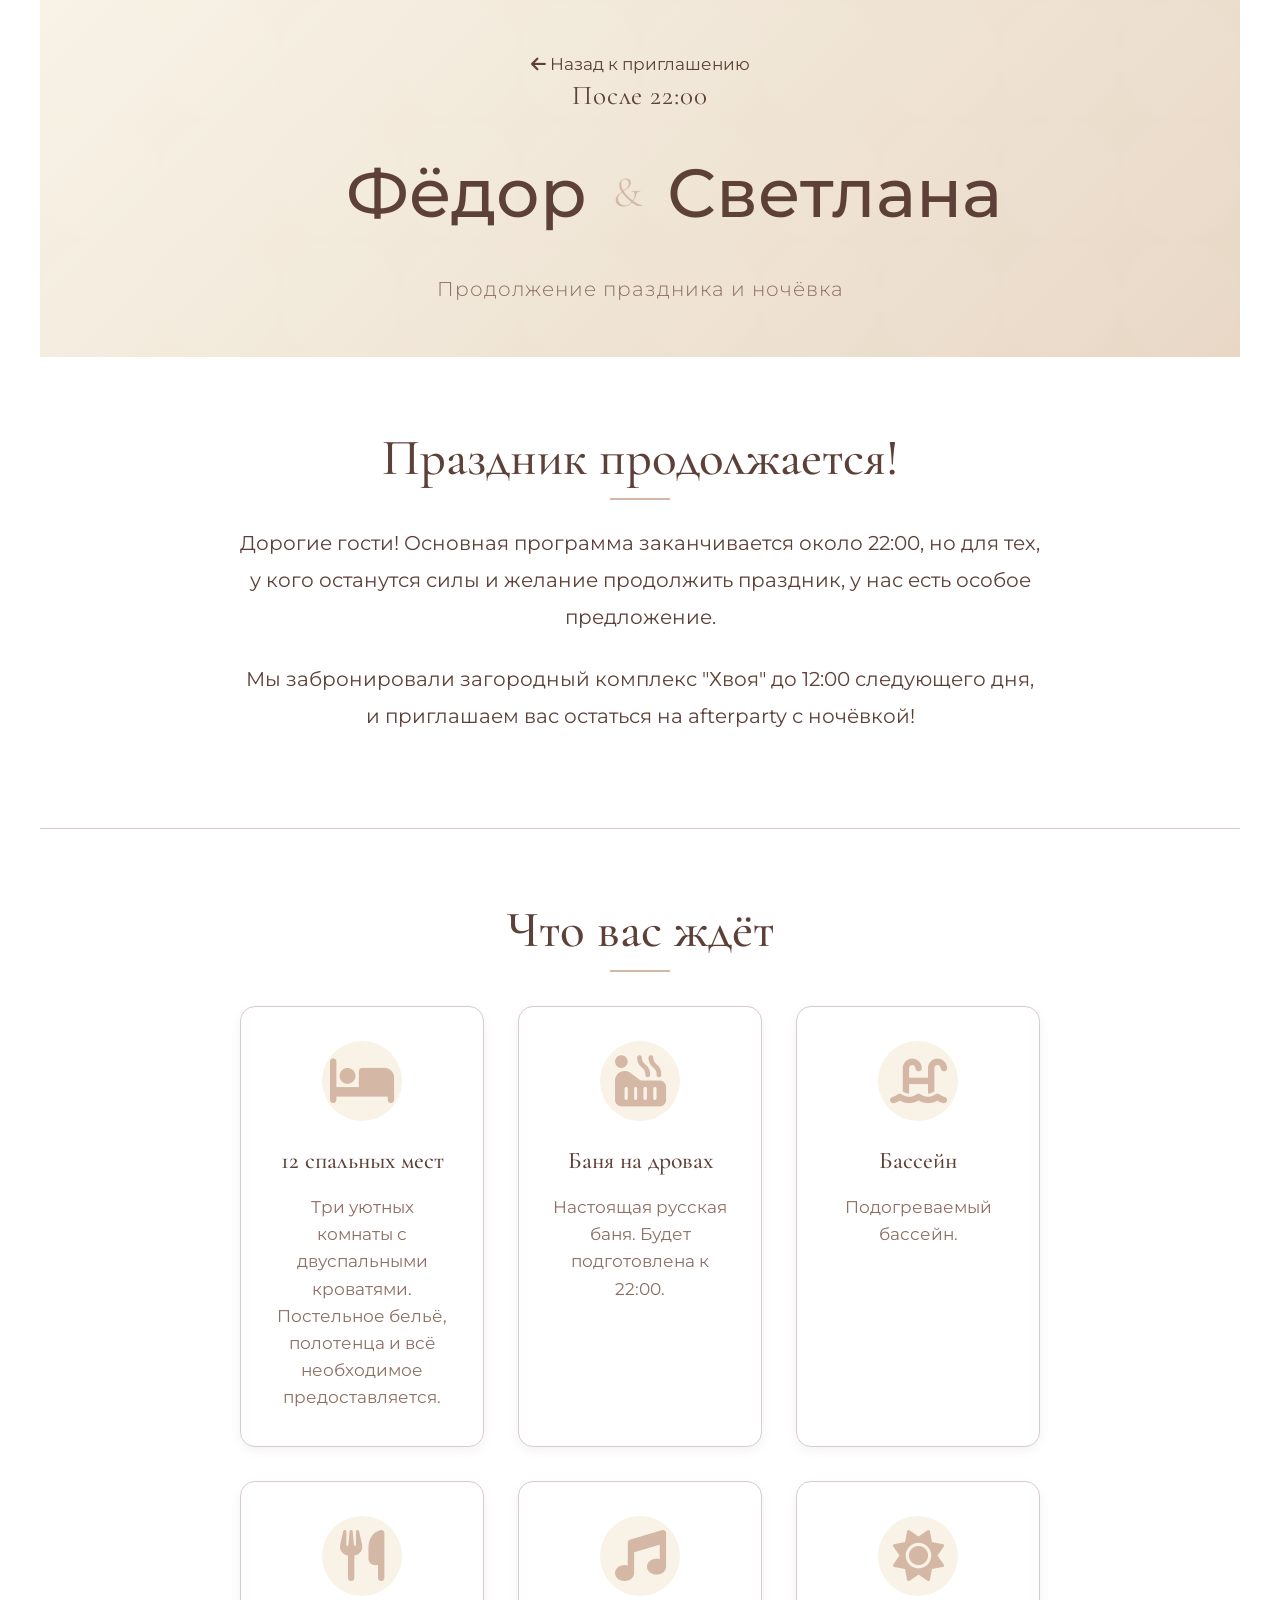
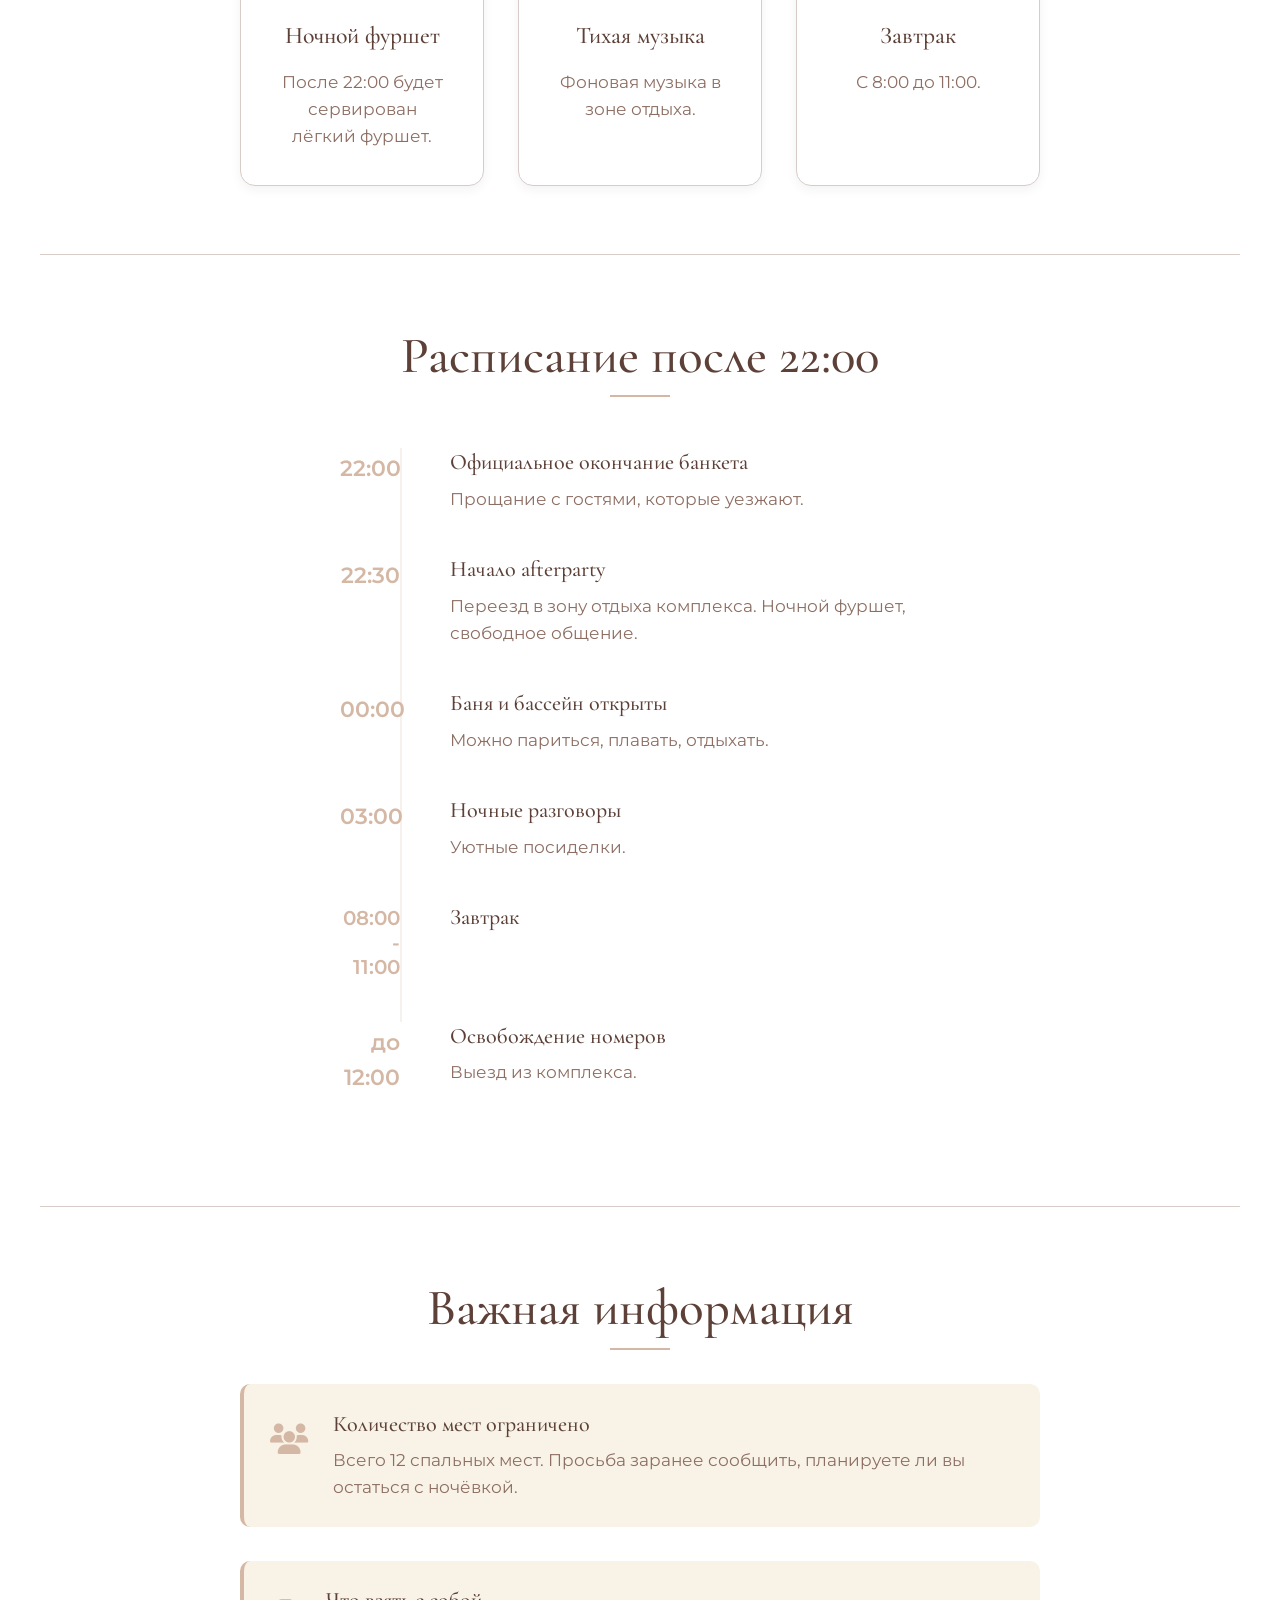
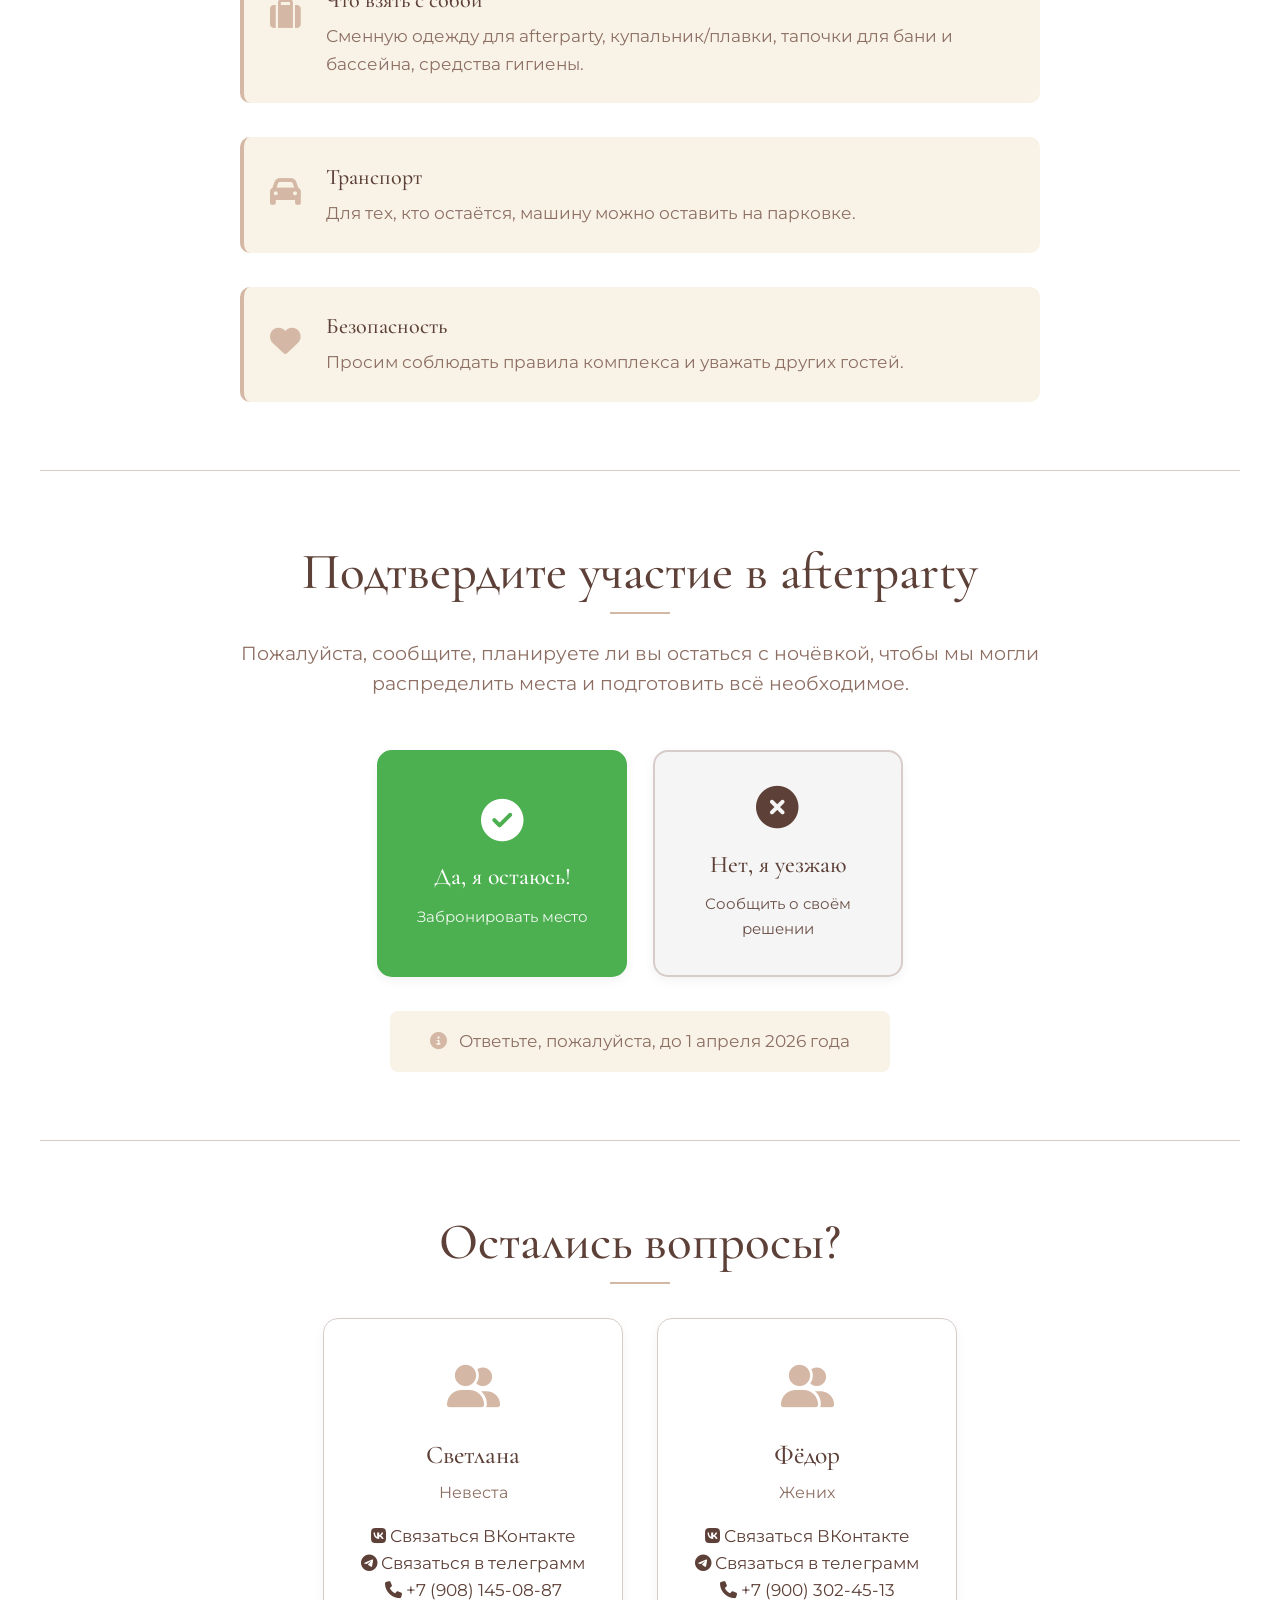
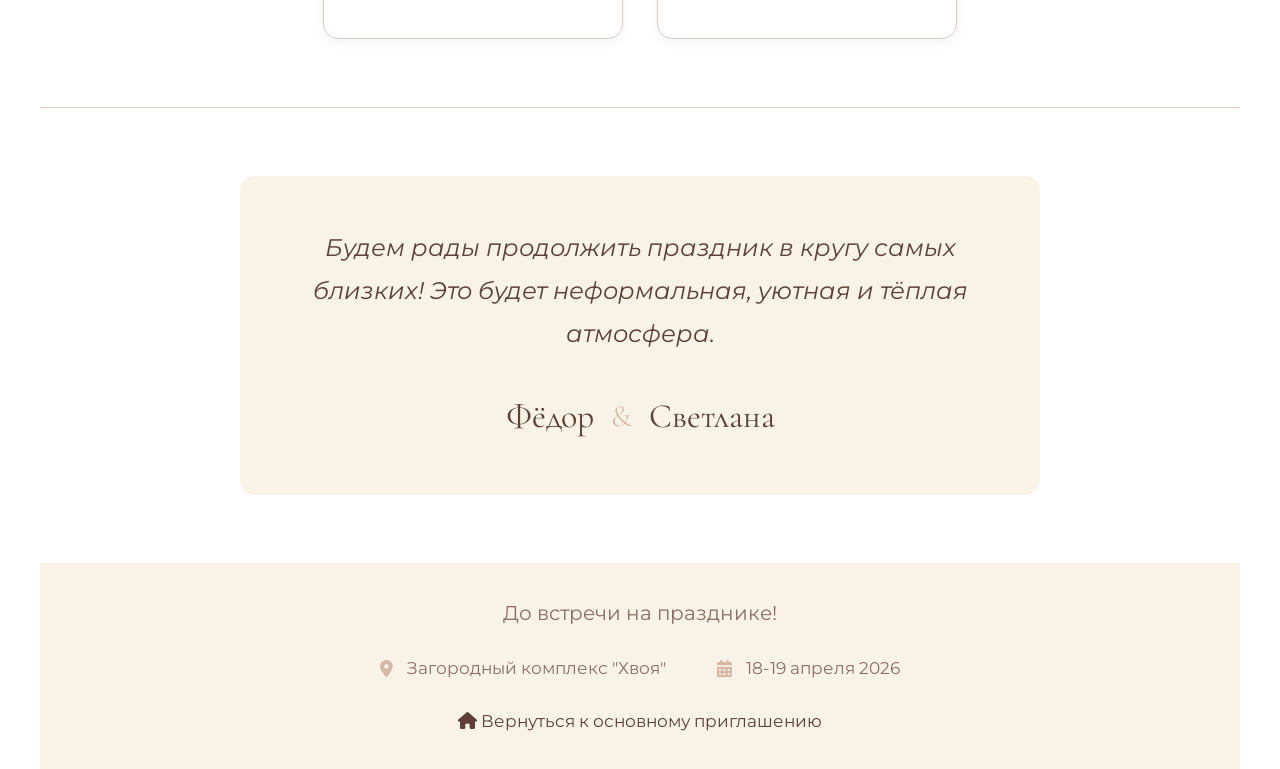
==== commit 56ef95fc: "v3.3" ====
--- a/afterparty.html
+++ b/afterparty.html
@@ -36,7 +36,7 @@
                     <h2 class="section__title reveal">Праздник продолжается!</h2>
                     <div class="intro-text reveal">
                         <p class="intro-text__paragraph">
-                            Дорогие гости! Основная программа заканчивается около 23:00, 
+                            Дорогие гости! Основная программа заканчивается около 22:00, 
                             но для тех, у кого останутся силы и желание продолжить праздник, 
                             у нас есть особое предложение.
                         </p>
@@ -59,9 +59,9 @@
                             <div class="feature-card__icon">
                                 <i class="fas fa-bed"></i>
                             </div>
-                            <h3 class="feature-card__title">14 спальных мест</h3>
-                            <p class="feature-card__text">
-                                Уютные комнаты с односпальными и двуспальными кроватями. 
+                            <h3 class="feature-card__title">12 спальных мест</h3>
+                            <p class="feature-card__text">
+                                Три уютных комнаты с двуспальными кроватями. 
                                 Постельное бельё, полотенца и всё необходимое предоставляется.
                             </p>
                         </div>
@@ -204,7 +204,7 @@
                             <div class="rule-item__content">
                                 <h3 class="rule-item__title">Количество мест ограничено</h3>
                                 <p class="rule-item__text">
-                                    Всего 14 спальных мест. Просьба заранее сообщить, 
+                                    Всего 12 спальных мест. Просьба заранее сообщить, 
                                     планируете ли вы остаться с ночёвкой.
                                 </p>
                             </div>
@@ -230,7 +230,7 @@
                             <div class="rule-item__content">
                                 <h3 class="rule-item__title">Транспорт</h3>
                                 <p class="rule-item__text">
-                                    Для тех, кто остаётся, машину можно оставить на охраняемой парковке.
+                                    Для тех, кто остаётся, машину можно оставить на парковке.
                                 </p>
                             </div>
                         </div>
--- a/style.css
+++ b/style.css
@@ -86,6 +86,7 @@
     flex-wrap: wrap;
     margin-bottom: 1.5rem;
     gap: 1rem;
+    text-align: center;
 }
 
 .header__name {
@@ -242,7 +243,7 @@
 .timeline::before {
     content: '';
     position: absolute;
-    left: 30px;
+    left: 80px;
     top: 0;
     bottom: 0;
     width: 2px;
@@ -272,7 +273,7 @@
     position: relative;
 }
 
-.timeline__content::before {
+/* .timeline__content::before {
     content: '';
     position: absolute;
     left: -8px;
@@ -283,7 +284,7 @@
     background-color: var(--accent-color);
     border: 3px solid white;
     box-shadow: 0 0 0 3px var(--accent-color);
-}
+} */
 
 .timeline__title {
     font-size: 1.3rem;
@@ -517,14 +518,14 @@
     }
     
     .timeline__item:nth-child(even) .timeline__time {
-        left: -80px;
+        left: -65px;
         text-align: right;
     }
     
-    .timeline__content::before {
+    /* .timeline__content::before {
         left: auto;
         top: 0;
-    }
+    } */
     
     .timeline__item:nth-child(odd) .timeline__content::before {
         right: -8px;
@@ -730,6 +731,27 @@
 }
 
 /* Адаптивность */
+@media (max-width: 503px) {
+    .header__names {
+        flex-direction: column;
+        gap: 0rem;
+    }
+    .header__ampersand {
+        order: 1;
+        margin: 0;
+    }
+    .header__name:first-child {
+        order: 0;
+    }
+    
+    .header__name:last-child {
+        order: 2;
+    }
+    .groom {
+        padding-left: 0;
+    }
+}
+
 @media (max-width: 600px) {
     .timeline-simple__item {
         flex-direction: column;
